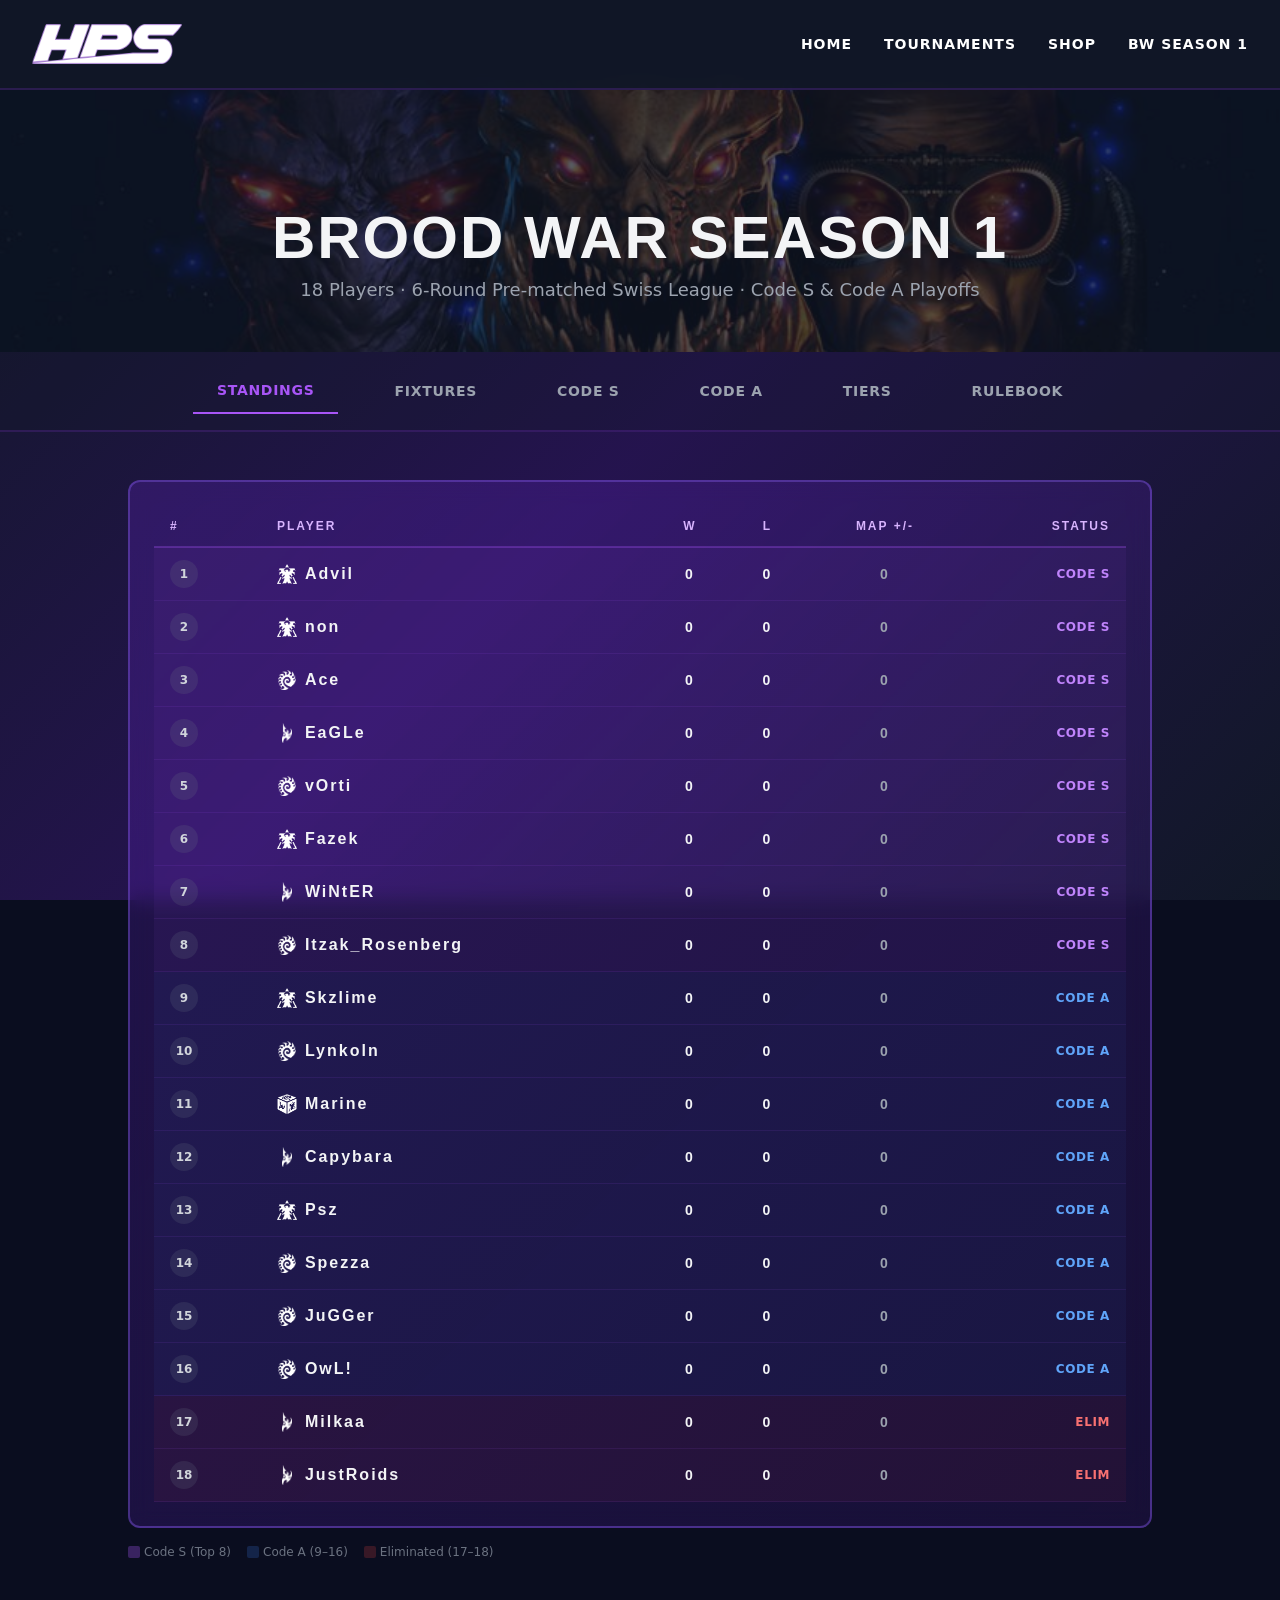
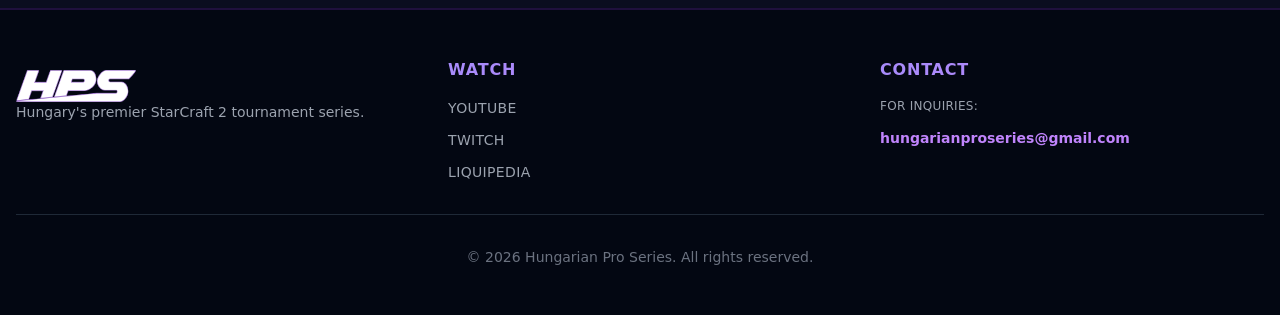
==== bw-season-1/index.html @ 344f4f70 "Initial commit" ====
<!DOCTYPE html>
<html lang="hu">
    <head>
        <meta charset="utf-8">
        <meta name="viewport" content="width=device-width, initial-scale=1">

        <title>BW Season 1</title>
        <meta name="description" content="HPS Brood War Season 1 — 18-player Swiss league into Code S &amp; Code A playoffs">
        <link rel="canonical" href="https://hungarianproseries.com/bw-season-1/">

        <meta property="og:type" content="website">
        <meta property="og:title" content="BW Season 1">
        <meta property="og:description" content="HPS Brood War Season 1 — 18-player Swiss league into Code S &amp; Code A playoffs">
        <meta property="og:image" content="https://hungarianproseries.com/images/hps-default.png">
        <meta property="og:url" content="https://hungarianproseries.com/bw-season-1/">
        <meta property="og:site_name" content="Hungarian Pro Series">
        <meta property="og:locale" content="hu_HU">

        <meta name="twitter:card" content="summary_large_image">
        <meta name="twitter:title" content="BW Season 1">
        <meta name="twitter:description" content="HPS Brood War Season 1 — 18-player Swiss league into Code S &amp; Code A playoffs">
        <meta name="twitter:image" content="https://hungarianproseries.com/images/hps-default.png">

        <link rel="icon" type="image/png" href="../favicon-96x96.png" sizes="96x96">
        <link rel="icon" type="image/svg+xml" href="../favicon.svg">
        <link rel="shortcut icon" href="../favicon.ico">
        <link rel="apple-touch-icon" sizes="180x180" href="../apple-touch-icon.png">
        <meta name="apple-mobile-web-app-title" content="Hungarian Pro Series">
        <link rel="manifest" href="../site.webmanifest">
        <meta name="theme-color" content="#8b5cf6">
        <meta name="author" content="HPS Team">

        <link rel="stylesheet" href="../assets/css/styles.css">

        <!-- Google tag (gtag.js) -->
        <script async src="https://www.googletagmanager.com/gtag/js?id=G-LL7SPWYYJS"></script>
        <script>
            window.dataLayer = window.dataLayer || [];
            function gtag(){dataLayer.push(arguments);}
            gtag('js', new Date());
            gtag('config', 'G-LL7SPWYYJS');
        </script>
    </head>
    <body class="font-sans antialiased">
        <main>
            <header>
                <nav class="fixed w-full top-0 z-50 bg-gray-900/95 backdrop-blur-md border-b-2 border-purple-600/20">
                    <div class="max-w-7xl mx-auto px-4 sm:px-6 lg:px-8">
                        <div class="flex justify-between items-center">
                            <div class="flex items-center space-x-2">
                                <div class="py-6">
                                    <a href="../" aria-label="Go to home section">
                                        <img src="../images/logo.png" alt="HPS Logo" class="h-10 w-auto">
                                    </a>
                                </div>
                            </div>

                            <nav class="hidden md:flex space-x-8 items-center">
                                <a href="../" class="nav-link text-white hover:text-purple-300 text-sm block">HOME</a>
                                <a href="../#tournaments" class="nav-link text-white hover:text-purple-300 text-sm block">TOURNAMENTS</a>
                                <a href="../#shop" class="nav-link text-white hover:text-purple-300 text-sm block">SHOP</a>
                                <a href="./" class="nav-link text-white hover:text-purple-300 text-sm block">BW SEASON 1</a>
                            </nav>

                            <button id="menu-open" class="md:hidden text-white p-2" aria-label="Open menu" aria-controls="mobile-menu" aria-expanded="false">
                                <svg class="w-7 h-7" fill="none" stroke="currentColor" viewBox="0 0 24 24">
                                    <path stroke-linecap="round" stroke-linejoin="round" stroke-width="2" d="M4 6h16M4 12h16M4 18h16"/>
                                </svg>
                            </button>
                        </div>
                    </div>
                </nav>

                <div id="mobile-menu" class="hidden fixed inset-0 z-[100] flex-col bg-gray-900 md:hidden">
                    <div class="flex h-[90px] flex-shrink-0 items-center justify-end px-4 border-b-2 border-purple-600/20">
                        <button id="menu-close" class="text-white/90 hover:text-white p-2" aria-label="Close menu">
                            <svg class="w-7 h-7" fill="none" stroke="currentColor" viewBox="0 0 24 24">
                                <path stroke-linecap="round" stroke-linejoin="round" stroke-width="2" d="M6 18L18 6M6 6l12 12"/>
                            </svg>
                        </button>
                    </div>

                    <div class="flex-1 w-full overflow-auto">
                        <ul class="flex flex-col items-stretch px-4 py-6 gap-2">
                            <li><a href="../" class="block w-full px-4 py-4 rounded-lg text-white uppercase tracking-wider font-semibold text-base hover:bg-white/5 transition">Home</a></li>
                            <li><a href="../#tournaments" class="block w-full px-4 py-4 rounded-lg text-white uppercase tracking-wider font-semibold text-base hover:bg-white/5 transition">Tournaments</a></li>
                            <li><a href="../#shop" class="block w-full px-4 py-4 rounded-lg text-white uppercase tracking-wider font-semibold text-base hover:bg-white/5 transition">Shop</a></li>
                            <li><a href="./" class="block w-full px-4 py-4 rounded-lg text-white uppercase tracking-wider font-semibold text-base hover:bg-white/5 transition">BW Season 1</a></li>
                        </ul>
                    </div>
                </div>
            </header>

            <article class="pt-20">
                <div class="bw-page space-bg min-h-screen text-gray-100">
                    <!-- Header -->
                    <section class="relative overflow-hidden px-4 pb-12 pt-32">
                        <img
                            src="../images/starcraft-remastered-new.jpg"
                            alt="StarCraft Remastered"
                            class="absolute inset-0 h-full w-full object-cover"
                            loading="eager"
                        >
                        <div class="absolute inset-0 z-0 bg-gray-900/70"></div>
                        <div class="relative z-10 mx-auto max-w-7xl text-center">
                            <h1 class="italic-header mb-2 text-4xl md:text-6xl">BROOD WAR SEASON 1</h1>
                            <p class="text-lg text-gray-400">18 Players &middot; 6-Round Pre-matched Swiss League &middot; Code S &amp; Code A Playoffs</p>
                        </div>
                    </section>

                    <!-- Tab Navigation -->
                    <section class="border-b-2 border-purple-600/20 bg-gray-900/30 px-4 py-4">
                        <div class="mx-auto flex max-w-7xl flex-wrap items-center justify-center gap-2 md:gap-8">
                            <button class="tab-button" data-tab="standings">STANDINGS</button>
                            <button class="tab-button" data-tab="fixtures">FIXTURES</button>
                            <button class="tab-button" data-tab="codeS">CODE S</button>
                            <button class="tab-button" data-tab="codeA">CODE A</button>
                            <button class="tab-button" data-tab="tiers">TIERS</button>
                            <button class="tab-button" data-tab="rulebook">RULEBOOK</button>
                        </div>
                    </section>

                    <!-- STANDINGS TAB -->
                    <section data-panel="standings" class="px-4 py-12">
                        <div class="mx-auto max-w-5xl">
                            <div class="match-card w-full overflow-x-auto p-4 md:p-6">
                                <table class="w-full min-w-[600px] text-sm">
                                    <thead>
                                        <tr class="border-b-2 border-purple-500/30">
                                            <th class="italic-header p-2 text-left text-xs text-purple-300 md:px-4 md:py-3">#</th>
                                            <th class="italic-header p-2 text-left text-xs text-purple-300 md:px-4 md:py-3">PLAYER</th>
                                            <th class="italic-header p-2 text-center text-xs text-purple-300 md:px-4 md:py-3">W</th>
                                            <th class="italic-header p-2 text-center text-xs text-purple-300 md:px-4 md:py-3">L</th>
                                            <th class="italic-header p-2 text-center text-xs text-purple-300 md:px-4 md:py-3">MAP +/-</th>
                                            <th class="italic-header p-2 text-right text-xs text-purple-300 md:px-4 md:py-3">STATUS</th>
                                        </tr>
                                    </thead>
                                    <tbody id="standings-body"></tbody>
                                </table>
                            </div>

                            <!-- Legend -->
                            <div class="mt-4 flex flex-wrap items-center gap-4 text-xs text-gray-500">
                                <span class="flex items-center gap-1"><span class="inline-block h-3 w-3 rounded-sm bg-purple-500/30"></span> Code S (Top 8)</span>
                                <span class="flex items-center gap-1"><span class="inline-block h-3 w-3 rounded-sm bg-blue-500/20"></span> Code A (9–16)</span>
                                <span class="flex items-center gap-1"><span class="inline-block h-3 w-3 rounded-sm bg-red-500/20"></span> Eliminated (17–18)</span>
                            </div>
                        </div>
                    </section>

                    <!-- FIXTURES TAB -->
                    <section data-panel="fixtures" class="px-4 py-12">
                        <div id="fixtures-list" class="mx-auto max-w-4xl space-y-8"></div>
                    </section>

                    <!-- CODE S BRACKET TAB -->
                    <section data-panel="codeS" class="px-4 py-12">
                        <div class="mx-auto max-w-5xl">
                            <h2 class="italic-header purple-gradient-text mb-2 text-center text-2xl">CODE S CHAMPIONSHIP</h2>
                            <p class="mb-8 text-center text-xs text-gray-500">Quarter-Finals (Bo3) &rarr; Semi-Finals (Bo3) &rarr; Grand Finals (Bo5)</p>
                            <div id="codeS-bracket" class="bracket-grid"></div>
                        </div>
                    </section>

                    <!-- CODE A BRACKET TAB -->
                    <section data-panel="codeA" class="px-4 py-12">
                        <div class="mx-auto max-w-5xl">
                            <h2 class="italic-header mb-2 text-center text-2xl text-blue-300">CODE A CHAMPIONSHIP</h2>
                            <p class="mb-8 text-center text-xs text-gray-500">Quarter-Finals (Bo3) &rarr; Semi-Finals (Bo3) &rarr; Grand Finals (Bo5)</p>
                            <div id="codeA-bracket" class="bracket-grid"></div>
                        </div>
                    </section>

                    <!-- TIERS TAB -->
                    <section data-panel="tiers" class="px-4 py-12">
                        <div id="tiers-list" class="mx-auto max-w-3xl space-y-6"></div>
                    </section>

                    <!-- RULEBOOK TAB -->
                    <section data-panel="rulebook" class="px-4 py-12">
                        <div class="mx-auto max-w-3xl space-y-8">
                            <h2 class="italic-header purple-gradient-text text-center text-3xl">HPS Brood War Verseny &ndash; 1. Szezon</h2>
                            <p class="text-center text-sm text-gray-400">Versenyszab&aacute;lyzat (Rulebook)</p>

                            <!-- 1. Map Pool & Meccs -->
                            <div class="match-card p-5 md:p-8">
                                <h3 class="italic-header mb-4 text-lg text-purple-300">1. Map Pool &amp; Meccs Szab&aacute;lyok</h3>
                                <ul class="space-y-2 text-sm text-gray-300">
                                    <li><span class="text-purple-400 font-bold">Map Pool:</span> Hivatalos Ladder Map Pool</li>
                                    <li><span class="text-purple-400 font-bold">M&eacute;rk&#337;z&eacute;s form&aacute;tum:</span> Minden csoport- &eacute;s ligam&eacute;rk&#337;z&eacute;s <span class="font-bold text-white">BO3</span> (Best of 3).</li>
                                    <li><span class="text-purple-400 font-bold">Map Veto:</span> ABABAB (v&aacute;ltott kitilt&aacute;s)</li>
                                    <li><span class="text-purple-400 font-bold">Map V&aacute;laszt&aacute;s:</span> ABC &mdash; <span class="text-gray-400 text-xs">A = A meccslist&aacute;n bal oldali j&aacute;t&eacute;kos.</span></li>
                                    <li><span class="text-purple-400 font-bold">Fajv&aacute;laszt&aacute;s (Race Pick):</span> A versenyre nevezett faj m&oacute;dos&iacute;t&aacute;sa <span class="font-bold text-red-400">NEM lehets&eacute;ges</span> a m&eacute;rk&#337;z&eacute;sek sor&aacute;n (kiv&eacute;ve, ha az ellenfeled ehhez kifejezetten hozz&aacute;j&aacute;rul a meccs el&#337;tt).</li>
                                </ul>
                            </div>

                            <!-- 2. Kommunikáció & Halasztás -->
                            <div class="match-card p-5 md:p-8">
                                <h3 class="italic-header mb-4 text-lg text-purple-300">2. Kommunik&aacute;ci&oacute; &amp; Halaszt&aacute;s</h3>

                                <h4 class="mb-2 text-sm font-bold text-gray-200">2.1. Meccsek leszervez&eacute;se</h4>
                                <ul class="mb-4 space-y-1 text-sm text-gray-300">
                                    <li>A heti m&eacute;rk&#337;z&eacute;sek id&#337;pontj&aacute;t a j&aacute;t&eacute;kosoknak <span class="font-bold text-white">Discordon</span> az adott csatorn&aacute;n vagy DM-ben kell egyeztetni&uuml;k egym&aacute;ssal.</li>
                                    <li><span class="text-purple-400 font-bold">Inaktivit&aacute;s:</span> Ha egy j&aacute;t&eacute;kos az adott h&eacute;ten inakt&iacute;v Discordon, &eacute;s nem v&aacute;laszol a megkeres&eacute;sekre, automatikusan elvesz&iacute;ti az adott heti szeri&aacute;t (Walkover).</li>
                                </ul>

                                <h4 class="mb-2 text-sm font-bold text-gray-200">2.2. K&eacute;s&eacute;s &eacute;s meg nem jelen&eacute;s</h4>
                                <ul class="mb-4 space-y-1 text-sm text-gray-300">
                                    <li><span class="font-bold text-white">20 perces k&eacute;s&eacute;s</span> vagy meg nem jelen&eacute;s eset&eacute;n a v&aacute;rakoz&oacute; j&aacute;t&eacute;kos automatikusan megkapja a gy&#337;zelmet (Walkover / WO), a k&eacute;s&#337; j&aacute;t&eacute;kos pedig elvesz&iacute;ti a szeri&aacute;t.</li>
                                </ul>

                                <h4 class="mb-2 text-sm font-bold text-gray-200">2.3. Halaszt&aacute;s &eacute;s el&#337;rej&aacute;tsz&aacute;s</h4>
                                <ul class="mb-4 space-y-1 text-sm text-gray-300">
                                    <li>A m&eacute;rk&#337;z&eacute;sek <span class="font-bold text-white">el&#337;rej&aacute;tsz&aacute;s&aacute;ra &eacute;s halaszt&aacute;s&aacute;ra van lehet&#337;s&eacute;g</span>.</li>
                                    <li>Halaszt&aacute;si ig&eacute;ny eset&eacute;n <span class="font-bold text-white">k&ouml;telez&#337;</span> &uuml;zenetet k&uuml;ldeni az ellenfélnek &Eacute;S a verseny adminisztr&aacute;tor&aacute;nak is.</li>
                                </ul>

                                <h4 class="mb-2 text-sm font-bold text-gray-200">2.4. Meccs report&aacute;l&aacute;s</h4>
                                <ul class="space-y-1 text-sm text-gray-300">
                                    <li>A replayeket az adott Discord csatorn&aacute;ba t&ouml;lts&eacute;tek fel &mdash; mindig <span class="font-bold text-white">3 replayt</span>, ha lehet, akkor is ha 2-0 lett a meccs v&eacute;geredm&eacute;nye.</li>
                                    <li>A meccs eredm&eacute;nyt <span class="font-bold text-red-400">NE t&uuml;ntess&eacute;tek fel</span>, vagy csak <span class="font-bold text-white">spoiler taggel</span>.</li>
                                </ul>
                            </div>

                            <!-- 3. Versenyformátum -->
                            <div class="match-card p-5 md:p-8">
                                <h3 class="italic-header mb-4 text-lg text-purple-300">3. Versenyform&aacute;tum</h3>

                                <h4 class="mb-2 text-sm font-bold text-gray-200">3.1. Csoportszakasz &ndash; El&#337;re sorsolott Swiss Liga</h4>
                                <p class="mb-3 text-sm text-gray-300">A 18 j&aacute;t&eacute;kos h&aacute;rom szintre (tier) van osztva er&#337; alapj&aacute;n:</p>
                                <ul class="mb-4 space-y-1 text-sm text-gray-300">
                                    <li><span class="font-bold text-yellow-300">Top Tier</span> &mdash; 6 j&aacute;t&eacute;kos (1&ndash;6. kiemelt)</li>
                                    <li><span class="font-bold text-gray-300">Mid Tier</span> &mdash; 6 j&aacute;t&eacute;kos (7&ndash;12. kiemelt)</li>
                                    <li><span class="font-bold text-gray-500">Low Tier</span> &mdash; 6 j&aacute;t&eacute;kos (13&ndash;18. kiemelt)</li>
                                </ul>
                                <p class="mb-3 text-sm text-gray-300">Mindenki <span class="font-bold text-white">minden tierrel szemben 2-2 meccset j&aacute;tszik</span>, &ouml;sszesen <span class="font-bold text-white">6 fordul&oacute;t</span>. Minden m&eacute;rk&#337;z&eacute;s <span class="font-bold text-white">BO3</span> (Best of 3) form&aacute;tum&uacute;. A meccsek el&#337;re ki vannak sorsolva, nem dinamikusan p&aacute;ros&iacute;tva.</p>

                                <h4 class="mb-2 text-sm font-bold text-gray-200">3.2. T&aacute;bl&aacute;zat &eacute;s rang&eacute;rt&eacute;kel&eacute;s</h4>
                                <ul class="mb-4 space-y-1 text-sm text-gray-300">
                                    <li><span class="text-purple-400 font-bold">1. Set gy&#337;zelmek sz&aacute;ma</span> &mdash; mindegyik BO3 meccs egy gy&#337;zelmet vagy veres&eacute;get jelent a t&aacute;bl&aacute;zaton.</li>
                                    <li><span class="text-purple-400 font-bold">2. Map k&uuml;l&ouml;nb&ouml;zet</span> &mdash; ha szeri&aacute;k sz&aacute;m&aacute;ban egyenl&#337;s&eacute;g van, a map gy&#337;zelmek &eacute;s veres&eacute;gek k&uuml;l&ouml;nb&ouml;zete d&ouml;nt.</li>
                                    <li><span class="text-purple-400 font-bold">3. Kezdeti kiemelt&eacute;s</span> &mdash; ha minden egyenl&#337;, az el&#337;zetes tier-besorol&aacute;s a tiebreaker.</li>
                                </ul>

                                <h4 class="mb-2 text-sm font-bold text-gray-200">3.3. Tov&aacute;bbjut&aacute;s &eacute;s divizi&oacute;k</h4>
                                <ul class="mb-4 space-y-1 text-sm text-gray-300">
                                    <li>
                                        <span class="font-bold text-purple-400">Code S</span> &mdash; a t&aacute;bl&aacute;zat <span class="font-bold text-white">top 8</span> j&aacute;t&eacute;kosa ker&uuml;l be. Playoff form&aacute;tum: Negyedd&ouml;nt&#337; <span class="font-bold text-white">BO3</span> &rarr; El&#337;d&ouml;nt&#337; <span class="font-bold text-white">BO3</span> &rarr; D&ouml;nt&#337; <span class="font-bold text-white">BO5</span>.
                                    </li>
                                    <li>
                                        <span class="font-bold text-blue-400">Code A</span> &mdash; a t&aacute;bl&aacute;zat <span class="font-bold text-white">9&ndash;16. helyezettje</span> ker&uuml;l be. Playoff form&aacute;tum: Negyedd&ouml;nt&#337; <span class="font-bold text-white">BO3</span> &rarr; El&#337;d&ouml;nt&#337; <span class="font-bold text-white">BO3</span> &rarr; D&ouml;nt&#337; <span class="font-bold text-white">BO5</span>.
                                    </li>
                                    <li>
                                        <span class="font-bold text-red-400">Kies&eacute;s</span> &mdash; a 17. &eacute;s 18. helyezett nem ker&uuml;l be a playoffba.
                                    </li>
                                </ul>
                                <div class="rounded-lg border border-purple-500/20 bg-purple-500/5 p-3 text-xs text-gray-400">
                                    A playoff bracket seedingje: 1 vs 8, 2 vs 7, 3 vs 6, 4 vs 5.
                                </div>
                            </div>

                            <!-- 4. Díjazás -->
                            <div class="match-card p-5 md:p-8">
                                <h3 class="italic-header mb-4 text-lg text-purple-300">4. D&iacute;jaz&aacute;s (Prize Pool)</h3>
                                <p class="mb-3 text-sm text-gray-300">&Ouml;sszd&iacute;jaz&aacute;s: <span class="italic-header text-lg text-white">60 000 Ft</span></p>
                                <ul class="space-y-1 text-sm text-gray-300">
                                    <li>1. helyezett: <span class="font-bold text-yellow-300">30 000 HUF</span></li>
                                    <li>2. helyezett: <span class="font-bold text-gray-200">15 000 HUF</span></li>
                                    <li>3&ndash;4. helyezett: <span class="font-bold text-amber-600">7 500 HUF &ndash; 7 500 HUF</span></li>
                                </ul>
                                <p class="mt-3 text-xs text-gray-500">Kifizet&eacute;s: A nyerem&eacute;nyek PayPal vagy Revolut &uacute;tj&aacute;n ker&uuml;lnek &aacute;tutal&aacute;sra a verseny lez&aacute;r&aacute;s&aacute;t k&ouml;vet&#337;en.</p>
                            </div>

                            <!-- 5. In-Game -->
                            <div class="match-card p-5 md:p-8">
                                <h3 class="italic-header mb-4 text-lg text-purple-300">5. In-Game &amp; Platform Inform&aacute;ci&oacute;k</h3>
                                <p class="text-sm text-gray-300">In-game Chat Channel: <span class="font-bold text-white">/hps</span></p>
                            </div>

                            <!-- 6. Fair Play -->
                            <div class="match-card p-5 md:p-8">
                                <h3 class="italic-header mb-4 text-lg text-purple-300">6. Magatart&aacute;si Szab&aacute;lyzat &amp; Fair Play</h3>
                                <p class="mb-4 text-sm text-gray-400">A versenyt a tisztelet &eacute;s a sportszer&#369;s&eacute;g szellem&eacute;ben rendezz&uuml;k meg. A szab&aacute;lyok in-game, Discordon &eacute;s a hivatalos stream chaten egyar&aacute;nt &eacute;rv&eacute;nyesek!</p>

                                <h4 class="mb-2 text-sm font-bold text-gray-200">5.1. Elv&aacute;rt viselked&eacute;s</h4>
                                <p class="mb-4 text-sm text-gray-300">Elv&aacute;rt a sportszer&#369;, tiszteletteljes magatart&aacute;s mind gy&#337;zelem, mind veres&eacute;g ut&aacute;n.</p>

                                <h4 class="mb-2 text-sm font-bold text-gray-200">5.2. Meccs k&ouml;zbeni &eacute;s platformok k&ouml;z&ouml;tti kommunik&aacute;ci&oacute;</h4>
                                <p class="mb-2 text-xs font-bold uppercase tracking-wider text-red-400">TILOS &eacute;s b&uuml;ntetend&#337;:</p>
                                <ul class="mb-4 space-y-1 text-sm text-gray-300">
                                    <li>&bull; In-game chat haszn&aacute;lata k&ouml;zvet&iacute;tett m&eacute;rk&#337;z&eacute;s k&ouml;zben provok&aacute;ci&oacute;ra, spammei&eacute;sre vagy BM-re (Bad Manner).</li>
                                    <li>&bull; Ellenfél vagy streamer szid&aacute;sa, zaklat&aacute;sa.</li>
                                    <li>&bull; K&eacute;rd&#337;jelez&eacute;s, provok&aacute;ci&oacute; &eacute;s BM b&aacute;rmilyen kapcsol&oacute;d&oacute; fel&uuml;leten (pl. In-game, Discord, Stream chat).</li>
                                    <li>&bull; B&aacute;rmilyen jelleg&#369; csal&aacute;s vagy a verseny szab&aacute;lyainak sz&aacute;nd&eacute;kos kij&aacute;tsz&aacute;sa.</li>
                                </ul>

                                <h4 class="mb-2 text-sm font-bold text-gray-200">5.3. In-Game Technikai Szab&aacute;lyok</h4>
                                <p class="text-sm text-gray-300">A m&eacute;rk&#337;z&eacute;sekre a hivatalos <span class="font-bold text-white">iCCup versenyszab&aacute;lyzat</span> vonatkozik:
                                    <a href="https://liquipedia.net/starcraft/Competitive_Rules" target="_blank" class="text-purple-400 hover:text-purple-300 underline">Liquipedia - Competitive Rules</a>
                                </p>
                            </div>

                            <!-- 7. Szankciók -->
                            <div class="match-card p-5 md:p-8">
                                <h3 class="italic-header mb-4 text-lg text-red-400">7. Szankci&oacute;k &eacute;s B&uuml;ntet&eacute;sek</h3>
                                <p class="mb-3 text-sm text-gray-400">B&aacute;rmilyen szab&aacute;lyszeg&eacute;s vagy nem megfelel&#337; viselked&eacute;s eset&eacute;n a k&ouml;vetkez&#337; szankci&oacute;k l&eacute;pnek &eacute;letbe:</p>
                                <ul class="mb-4 space-y-2 text-sm text-gray-300">
                                    <li><span class="font-bold text-yellow-300">1. alkalom:</span> WARNING (Figyelmeztet&eacute;s)</li>
                                    <li><span class="font-bold text-red-400">2. alkalom:</span> KIZ&Aacute;R&Aacute;S a versenyb&#337;l</li>
                                </ul>
                                <div class="rounded-lg border border-red-500/30 bg-red-500/10 p-3">
                                    <p class="text-xs text-red-300"><span class="font-bold">Adminisztr&aacute;tori jogk&ouml;r:</span> S&uacute;lyos, kir&iacute;v&oacute; vagy sz&aacute;nd&eacute;kosan rosszindulat&uacute; esetben a verseny adminisztr&aacute;tora fenntartja a jogot az <span class="font-bold">azonnali kiz&aacute;r&aacute;sra</span>, el&#337;zetes figyelmeztet&eacute;s (warning) n&eacute;lk&uuml;l is.</p>
                                </div>
                            </div>
                        </div>
                    </section>
                </div>
            </article>

            <!-- Footer -->
            <footer class="bg-gray-950 border-t-2 border-purple-600/20 py-12 px-4">
                <div class="max-w-7xl mx-auto">
                    <div class="grid md:grid-cols-3 gap-12 mb-8">
                        <div class="py-3">
                            <img src="../images/logo.png" alt="HPS Logo" class="h-8 w-auto">
                            <p class="text-gray-400 text-sm">Hungary's premier StarCraft 2 tournament series.</p>
                        </div>

                        <div>
                            <h4 class="font-bold text-base mb-4 purple-gradient-text uppercase tracking-wider">WATCH</h4>
                            <ul class="space-y-3 text-gray-400 text-sm">
                                <li><a href="https://www.youtube.com/@hungarianproseries" target="_blank" class="hover:text-purple-300 transition uppercase tracking-wide">YouTube</a></li>
                                <li><a href="https://www.twitch.tv/winter_hu" target="_blank" class="hover:text-purple-300 transition uppercase tracking-wide">Twitch</a></li>
                                <li><a href="https://liquipedia.net/starcraft2/Hungarian_Pro_Series" target="_blank" class="hover:text-purple-300 transition uppercase tracking-wide">Liquipedia</a></li>
                            </ul>
                        </div>

                        <div id="contact">
                            <h4 class="font-bold text-base mb-4 purple-gradient-text uppercase tracking-wider">CONTACT</h4>
                            <p class="text-gray-400 text-xs mb-3 uppercase tracking-wide">For inquiries:</p>
                            <a href="mailto:hungarianproseries@gmail.com" class="text-purple-400 hover:text-purple-300 transition font-semibold text-sm">
                                hungarianproseries@gmail.com
                            </a>
                        </div>
                    </div>

                    <div class="border-t border-gray-800 pt-8 text-center text-gray-500 text-sm">
                        <p>&copy; <span id="year"></span> Hungarian Pro Series. All rights reserved.</p>
                    </div>
                </div>
            </footer>
        </main>

        <script src="../assets/js/main.js"></script>
        <script src="../assets/js/bw-season-1.js"></script>
    </body>
</html>
---- assets/css/styles.css ----
*,:after,:before{--tw-border-spacing-x:0;--tw-border-spacing-y:0;--tw-translate-x:0;--tw-translate-y:0;--tw-rotate:0;--tw-skew-x:0;--tw-skew-y:0;--tw-scale-x:1;--tw-scale-y:1;--tw-pan-x: ;--tw-pan-y: ;--tw-pinch-zoom: ;--tw-scroll-snap-strictness:proximity;--tw-gradient-from-position: ;--tw-gradient-via-position: ;--tw-gradient-to-position: ;--tw-ordinal: ;--tw-slashed-zero: ;--tw-numeric-figure: ;--tw-numeric-spacing: ;--tw-numeric-fraction: ;--tw-ring-inset: ;--tw-ring-offset-width:0px;--tw-ring-offset-color:#fff;--tw-ring-color:rgba(59,130,246,.5);--tw-ring-offset-shadow:0 0 #0000;--tw-ring-shadow:0 0 #0000;--tw-shadow:0 0 #0000;--tw-shadow-colored:0 0 #0000;--tw-blur: ;--tw-brightness: ;--tw-contrast: ;--tw-grayscale: ;--tw-hue-rotate: ;--tw-invert: ;--tw-saturate: ;--tw-sepia: ;--tw-drop-shadow: ;--tw-backdrop-blur: ;--tw-backdrop-brightness: ;--tw-backdrop-contrast: ;--tw-backdrop-grayscale: ;--tw-backdrop-hue-rotate: ;--tw-backdrop-invert: ;--tw-backdrop-opacity: ;--tw-backdrop-saturate: ;--tw-backdrop-sepia: ;--tw-contain-size: ;--tw-contain-layout: ;--tw-contain-paint: ;--tw-contain-style: }::backdrop{--tw-border-spacing-x:0;--tw-border-spacing-y:0;--tw-translate-x:0;--tw-translate-y:0;--tw-rotate:0;--tw-skew-x:0;--tw-skew-y:0;--tw-scale-x:1;--tw-scale-y:1;--tw-pan-x: ;--tw-pan-y: ;--tw-pinch-zoom: ;--tw-scroll-snap-strictness:proximity;--tw-gradient-from-position: ;--tw-gradient-via-position: ;--tw-gradient-to-position: ;--tw-ordinal: ;--tw-slashed-zero: ;--tw-numeric-figure: ;--tw-numeric-spacing: ;--tw-numeric-fraction: ;--tw-ring-inset: ;--tw-ring-offset-width:0px;--tw-ring-offset-color:#fff;--tw-ring-color:rgba(59,130,246,.5);--tw-ring-offset-shadow:0 0 #0000;--tw-ring-shadow:0 0 #0000;--tw-shadow:0 0 #0000;--tw-shadow-colored:0 0 #0000;--tw-blur: ;--tw-brightness: ;--tw-contrast: ;--tw-grayscale: ;--tw-hue-rotate: ;--tw-invert: ;--tw-saturate: ;--tw-sepia: ;--tw-drop-shadow: ;--tw-backdrop-blur: ;--tw-backdrop-brightness: ;--tw-backdrop-contrast: ;--tw-backdrop-grayscale: ;--tw-backdrop-hue-rotate: ;--tw-backdrop-invert: ;--tw-backdrop-opacity: ;--tw-backdrop-saturate: ;--tw-backdrop-sepia: ;--tw-contain-size: ;--tw-contain-layout: ;--tw-contain-paint: ;--tw-contain-style: }/*! tailwindcss v3.4.18 | MIT License | https://tailwindcss.com*/*,:after,:before{box-sizing:border-box;border:0 solid #e5e7eb}:after,:before{--tw-content:""}:host,html{line-height:1.5;-webkit-text-size-adjust:100%;-moz-tab-size:4;-o-tab-size:4;tab-size:4;font-family:ui-sans-serif,system-ui,sans-serif,Apple Color Emoji,Segoe UI Emoji,Segoe UI Symbol,Noto Color Emoji;font-feature-settings:normal;font-variation-settings:normal;-webkit-tap-highlight-color:transparent}body{margin:0;line-height:inherit}hr{height:0;color:inherit;border-top-width:1px}abbr:where([title]){-webkit-text-decoration:underline dotted;text-decoration:underline dotted}h1,h2,h3,h4,h5,h6{font-size:inherit;font-weight:inherit}a{color:inherit;text-decoration:inherit}b,strong{font-weight:bolder}code,kbd,pre,samp{font-family:ui-monospace,SFMono-Regular,Menlo,Monaco,Consolas,Liberation Mono,Courier New,monospace;font-feature-settings:normal;font-variation-settings:normal;font-size:1em}small{font-size:80%}sub,sup{font-size:75%;line-height:0;position:relative;vertical-align:baseline}sub{bottom:-.25em}sup{top:-.5em}table{text-indent:0;border-color:inherit;border-collapse:collapse}button,input,optgroup,select,textarea{font-family:inherit;font-feature-settings:inherit;font-variation-settings:inherit;font-size:100%;font-weight:inherit;line-height:inherit;letter-spacing:inherit;color:inherit;margin:0;padding:0}button,select{text-transform:none}button,input:where([type=button]),input:where([type=reset]),input:where([type=submit]){-webkit-appearance:button;background-color:transparent;background-image:none}:-moz-focusring{outline:auto}:-moz-ui-invalid{box-shadow:none}progress{vertical-align:baseline}::-webkit-inner-spin-button,::-webkit-outer-spin-button{height:auto}[type=search]{-webkit-appearance:textfield;outline-offset:-2px}::-webkit-search-decoration{-webkit-appearance:none}::-webkit-file-upload-button{-webkit-appearance:button;font:inherit}summary{display:list-item}blockquote,dd,dl,figure,h1,h2,h3,h4,h5,h6,hr,p,pre{margin:0}fieldset{margin:0}fieldset,legend{padding:0}menu,ol,ul{list-style:none;margin:0;padding:0}dialog{padding:0}textarea{resize:vertical}input::-moz-placeholder,textarea::-moz-placeholder{opacity:1;color:#9ca3af}input::placeholder,textarea::placeholder{opacity:1;color:#9ca3af}[role=button],button{cursor:pointer}:disabled{cursor:default}audio,canvas,embed,iframe,img,object,svg,video{display:block;vertical-align:middle}img,video{max-width:100%;height:auto}[hidden]:where(:not([hidden=until-found])){display:none}.pointer-events-none{pointer-events:none}.fixed{position:fixed}.absolute{position:absolute}.relative{position:relative}.inset-0{inset:0}.inset-4{inset:1rem}.bottom-3{bottom:.75rem}.left-0{left:0}.right-0{right:0}.top-0{top:0}.isolate{isolation:isolate}.-z-10{z-index:-10}.-z-20{z-index:-20}.z-0{z-index:0}.z-10{z-index:10}.z-50{z-index:50}.z-\[100\]{z-index:100}.mx-2{margin-left:.5rem;margin-right:.5rem}.mx-auto{margin-left:auto;margin-right:auto}.mb-1{margin-bottom:.25rem}.mb-12{margin-bottom:3rem}.mb-16{margin-bottom:4rem}.mb-2{margin-bottom:.5rem}.mb-3{margin-bottom:.75rem}.mb-4{margin-bottom:1rem}.mb-5{margin-bottom:1.25rem}.mb-6{margin-bottom:1.5rem}.mb-8{margin-bottom:2rem}.mt-10{margin-top:2.5rem}.mt-3{margin-top:.75rem}.mt-4{margin-top:1rem}.mt-6{margin-top:1.5rem}.block{display:block}.inline-block{display:inline-block}.flex{display:flex}.inline-flex{display:inline-flex}.table{display:table}.grid{display:grid}.hidden{display:none}.h-10{height:2.5rem}.h-12{height:3rem}.h-24{height:6rem}.h-3{height:.75rem}.h-5{height:1.25rem}.h-7{height:1.75rem}.h-8{height:2rem}.h-\[90px\]{height:90px}.h-full{height:100%}.h-px{height:1px}.min-h-\[78vh\]{min-height:78vh}.min-h-screen{min-height:100vh}.w-10{width:2.5rem}.w-12{width:3rem}.w-24{width:6rem}.w-3{width:.75rem}.w-5{width:1.25rem}.w-7{width:1.75rem}.w-8{width:2rem}.w-auto{width:auto}.w-full{width:100%}.min-w-0{min-width:0}.min-w-\[600px\]{min-width:600px}.max-w-2xl{max-width:42rem}.max-w-3xl{max-width:48rem}.max-w-4xl{max-width:56rem}.max-w-5xl{max-width:64rem}.max-w-7xl{max-width:80rem}.max-w-lg{max-width:32rem}.flex-1{flex:1 1 0%}.flex-shrink-0{flex-shrink:0}.flex-col{flex-direction:column}.flex-wrap{flex-wrap:wrap}.items-end{align-items:flex-end}.items-center{align-items:center}.items-stretch{align-items:stretch}.justify-end{justify-content:flex-end}.justify-center{justify-content:center}.justify-between{justify-content:space-between}.justify-around{justify-content:space-around}.gap-1{gap:.25rem}.gap-12{gap:3rem}.gap-2{gap:.5rem}.gap-4{gap:1rem}.gap-6{gap:1.5rem}.gap-8{gap:2rem}.space-x-2>:not([hidden])~:not([hidden]){--tw-space-x-reverse:0;margin-right:calc(.5rem*var(--tw-space-x-reverse));margin-left:calc(.5rem*(1 - var(--tw-space-x-reverse)))}.space-x-8>:not([hidden])~:not([hidden]){--tw-space-x-reverse:0;margin-right:calc(2rem*var(--tw-space-x-reverse));margin-left:calc(2rem*(1 - var(--tw-space-x-reverse)))}.space-y-1>:not([hidden])~:not([hidden]){--tw-space-y-reverse:0;margin-top:calc(.25rem*(1 - var(--tw-space-y-reverse)));margin-bottom:calc(.25rem*var(--tw-space-y-reverse))}.space-y-2>:not([hidden])~:not([hidden]){--tw-space-y-reverse:0;margin-top:calc(.5rem*(1 - var(--tw-space-y-reverse)));margin-bottom:calc(.5rem*var(--tw-space-y-reverse))}.space-y-3>:not([hidden])~:not([hidden]){--tw-space-y-reverse:0;margin-top:calc(.75rem*(1 - var(--tw-space-y-reverse)));margin-bottom:calc(.75rem*var(--tw-space-y-reverse))}.space-y-4>:not([hidden])~:not([hidden]){--tw-space-y-reverse:0;margin-top:calc(1rem*(1 - var(--tw-space-y-reverse)));margin-bottom:calc(1rem*var(--tw-space-y-reverse))}.space-y-6>:not([hidden])~:not([hidden]){--tw-space-y-reverse:0;margin-top:calc(1.5rem*(1 - var(--tw-space-y-reverse)));margin-bottom:calc(1.5rem*var(--tw-space-y-reverse))}.space-y-8>:not([hidden])~:not([hidden]){--tw-space-y-reverse:0;margin-top:calc(2rem*(1 - var(--tw-space-y-reverse)));margin-bottom:calc(2rem*var(--tw-space-y-reverse))}.overflow-auto{overflow:auto}.overflow-hidden{overflow:hidden}.overflow-x-auto{overflow-x:auto}.truncate{overflow:hidden;text-overflow:ellipsis;white-space:nowrap}.rounded-full{border-radius:9999px}.rounded-lg{border-radius:.5rem}.rounded-sm{border-radius:.125rem}.border{border-width:1px}.border-b{border-bottom-width:1px}.border-b-2{border-bottom-width:2px}.border-l{border-left-width:1px}.border-r{border-right-width:1px}.border-t{border-top-width:1px}.border-t-2{border-top-width:2px}.border-gray-800{--tw-border-opacity:1;border-color:rgb(31 41 55/var(--tw-border-opacity,1))}.border-purple-300\/40{border-color:rgba(216,180,254,.4)}.border-purple-500\/10{border-color:rgba(168,85,247,.1)}.border-purple-500\/20{border-color:rgba(168,85,247,.2)}.border-purple-500\/30{border-color:rgba(168,85,247,.3)}.border-purple-600\/20{border-color:rgba(147,51,234,.2)}.border-red-500\/30{border-color:rgba(239,68,68,.3)}.bg-blue-500\/20{background-color:rgba(59,130,246,.2)}.bg-blue-500\/5{background-color:rgba(59,130,246,.05)}.bg-gray-500\/20{background-color:hsla(220,9%,46%,.2)}.bg-gray-900{--tw-bg-opacity:1;background-color:rgb(17 24 39/var(--tw-bg-opacity,1))}.bg-gray-900\/30{background-color:rgba(17,24,39,.3)}.bg-gray-900\/70{background-color:rgba(17,24,39,.7)}.bg-gray-900\/95{background-color:rgba(17,24,39,.95)}.bg-gray-950{--tw-bg-opacity:1;background-color:rgb(3 7 18/var(--tw-bg-opacity,1))}.bg-purple-400{--tw-bg-opacity:1;background-color:rgb(192 132 252/var(--tw-bg-opacity,1))}.bg-purple-500\/30{background-color:rgba(168,85,247,.3)}.bg-purple-500\/5{background-color:rgba(168,85,247,.05)}.bg-purple-900\/30{background-color:rgba(88,28,135,.3)}.bg-red-500\/10{background-color:rgba(239,68,68,.1)}.bg-red-500\/20{background-color:rgba(239,68,68,.2)}.bg-red-500\/5{background-color:rgba(239,68,68,.05)}.bg-gradient-to-r{background-image:linear-gradient(to right,var(--tw-gradient-stops))}.bg-gradient-to-t{background-image:linear-gradient(to top,var(--tw-gradient-stops))}.from-\[\#0a0d1f\]{--tw-gradient-from:#0a0d1f var(--tw-gradient-from-position);--tw-gradient-to:rgba(10,13,31,0) var(--tw-gradient-to-position);--tw-gradient-stops:var(--tw-gradient-from),var(--tw-gradient-to)}.from-\[\#0a0d1f\]\/90{--tw-gradient-from:rgba(10,13,31,.9) var(--tw-gradient-from-position);--tw-gradient-to:rgba(10,13,31,0) var(--tw-gradient-to-position);--tw-gradient-stops:var(--tw-gradient-from),var(--tw-gradient-to)}.via-\[\#0a0d1f\]\/45{--tw-gradient-to:rgba(10,13,31,0) var(--tw-gradient-to-position);--tw-gradient-stops:var(--tw-gradient-from),rgba(10,13,31,.45) var(--tw-gradient-via-position),var(--tw-gradient-to)}.via-\[\#0a0d1f\]\/55{--tw-gradient-to:rgba(10,13,31,0) var(--tw-gradient-to-position);--tw-gradient-stops:var(--tw-gradient-from),rgba(10,13,31,.55) var(--tw-gradient-via-position),var(--tw-gradient-to)}.to-\[\#0a0d1f\]\/20{--tw-gradient-to:rgba(10,13,31,.2) var(--tw-gradient-to-position)}.to-transparent{--tw-gradient-to:transparent var(--tw-gradient-to-position)}.object-contain{-o-object-fit:contain;object-fit:contain}.object-cover{-o-object-fit:cover;object-fit:cover}.object-\[center_42\%\]{-o-object-position:center 42%;object-position:center 42%}.p-12{padding:3rem}.p-2{padding:.5rem}.p-3{padding:.75rem}.p-4{padding:1rem}.p-5{padding:1.25rem}.p-6{padding:1.5rem}.p-8{padding:2rem}.px-12{padding-left:3rem;padding-right:3rem}.px-4{padding-left:1rem;padding-right:1rem}.px-6{padding-left:1.5rem;padding-right:1.5rem}.py-1{padding-top:.25rem;padding-bottom:.25rem}.py-12{padding-top:3rem;padding-bottom:3rem}.py-20{padding-top:5rem;padding-bottom:5rem}.py-3{padding-top:.75rem;padding-bottom:.75rem}.py-4{padding-top:1rem;padding-bottom:1rem}.py-5{padding-top:1.25rem;padding-bottom:1.25rem}.py-6{padding-top:1.5rem;padding-bottom:1.5rem}.pb-12{padding-bottom:3rem}.pb-16{padding-bottom:4rem}.pt-16{padding-top:4rem}.pt-20{padding-top:5rem}.pt-32{padding-top:8rem}.pt-8{padding-top:2rem}.text-left{text-align:left}.text-center{text-align:center}.text-right{text-align:right}.font-sans{font-family:ui-sans-serif,system-ui,sans-serif,Apple Color Emoji,Segoe UI Emoji,Segoe UI Symbol,Noto Color Emoji}.text-2xl{font-size:1.5rem;line-height:2rem}.text-3xl{font-size:1.875rem;line-height:2.25rem}.text-4xl{font-size:2.25rem;line-height:2.5rem}.text-5xl{font-size:3rem;line-height:1}.text-\[10px\]{font-size:10px}.text-\[11px\]{font-size:11px}.text-base{font-size:1rem;line-height:1.5rem}.text-lg{font-size:1.125rem;line-height:1.75rem}.text-sm{font-size:.875rem;line-height:1.25rem}.text-xl{font-size:1.25rem;line-height:1.75rem}.text-xs{font-size:.75rem;line-height:1rem}.font-black{font-weight:900}.font-bold{font-weight:700}.font-light{font-weight:300}.font-semibold{font-weight:600}.uppercase{text-transform:uppercase}.leading-relaxed{line-height:1.625}.tracking-\[0\.42em\]{letter-spacing:.42em}.tracking-wide{letter-spacing:.025em}.tracking-wider{letter-spacing:.05em}.tracking-widest{letter-spacing:.1em}.text-amber-600{--tw-text-opacity:1;color:rgb(217 119 6/var(--tw-text-opacity,1))}.text-blue-200{--tw-text-opacity:1;color:rgb(191 219 254/var(--tw-text-opacity,1))}.text-blue-300{--tw-text-opacity:1;color:rgb(147 197 253/var(--tw-text-opacity,1))}.text-blue-400{--tw-text-opacity:1;color:rgb(96 165 250/var(--tw-text-opacity,1))}.text-gray-100{--tw-text-opacity:1;color:rgb(243 244 246/var(--tw-text-opacity,1))}.text-gray-200{--tw-text-opacity:1;color:rgb(229 231 235/var(--tw-text-opacity,1))}.text-gray-300{--tw-text-opacity:1;color:rgb(209 213 219/var(--tw-text-opacity,1))}.text-gray-400{--tw-text-opacity:1;color:rgb(156 163 175/var(--tw-text-opacity,1))}.text-gray-500{--tw-text-opacity:1;color:rgb(107 114 128/var(--tw-text-opacity,1))}.text-green-400{--tw-text-opacity:1;color:rgb(74 222 128/var(--tw-text-opacity,1))}.text-purple-200{--tw-text-opacity:1;color:rgb(233 213 255/var(--tw-text-opacity,1))}.text-purple-300{--tw-text-opacity:1;color:rgb(216 180 254/var(--tw-text-opacity,1))}.text-purple-400{--tw-text-opacity:1;color:rgb(192 132 252/var(--tw-text-opacity,1))}.text-red-300{--tw-text-opacity:1;color:rgb(252 165 165/var(--tw-text-opacity,1))}.text-red-400{--tw-text-opacity:1;color:rgb(248 113 113/var(--tw-text-opacity,1))}.text-white{--tw-text-opacity:1;color:rgb(255 255 255/var(--tw-text-opacity,1))}.text-white\/90{color:hsla(0,0%,100%,.9)}.text-yellow-300{--tw-text-opacity:1;color:rgb(253 224 71/var(--tw-text-opacity,1))}.underline{text-decoration-line:underline}.antialiased{-webkit-font-smoothing:antialiased;-moz-osx-font-smoothing:grayscale}.filter{filter:var(--tw-blur) var(--tw-brightness) var(--tw-contrast) var(--tw-grayscale) var(--tw-hue-rotate) var(--tw-invert) var(--tw-saturate) var(--tw-sepia) var(--tw-drop-shadow)}.backdrop-blur-md{--tw-backdrop-blur:blur(12px);-webkit-backdrop-filter:var(--tw-backdrop-blur) var(--tw-backdrop-brightness) var(--tw-backdrop-contrast) var(--tw-backdrop-grayscale) var(--tw-backdrop-hue-rotate) var(--tw-backdrop-invert) var(--tw-backdrop-opacity) var(--tw-backdrop-saturate) var(--tw-backdrop-sepia);backdrop-filter:var(--tw-backdrop-blur) var(--tw-backdrop-brightness) var(--tw-backdrop-contrast) var(--tw-backdrop-grayscale) var(--tw-backdrop-hue-rotate) var(--tw-backdrop-invert) var(--tw-backdrop-opacity) var(--tw-backdrop-saturate) var(--tw-backdrop-sepia)}.transition{transition-property:color,background-color,border-color,text-decoration-color,fill,stroke,opacity,box-shadow,transform,filter,-webkit-backdrop-filter;transition-property:color,background-color,border-color,text-decoration-color,fill,stroke,opacity,box-shadow,transform,filter,backdrop-filter;transition-property:color,background-color,border-color,text-decoration-color,fill,stroke,opacity,box-shadow,transform,filter,backdrop-filter,-webkit-backdrop-filter;transition-timing-function:cubic-bezier(.4,0,.2,1);transition-duration:.15s}.transition-colors{transition-property:color,background-color,border-color,text-decoration-color,fill,stroke;transition-timing-function:cubic-bezier(.4,0,.2,1);transition-duration:.15s}@font-face{font-family:Eurostile Extended;src:local("Eurostile Extended"),local("Eurostile-Extended");font-weight:700;font-style:normal}*{margin:0;padding:0;box-sizing:border-box}html{scroll-behavior:smooth}section[id]{scroll-margin-top:80px}body{background:#0a0d1f;overflow-x:hidden}.hps-logo,body{font-family:Eurostile Extended,sans-serif;color:#fff}.hps-logo{font-weight:900;font-style:italic;font-size:3rem;text-shadow:0 0 20px rgba(139,92,246,.6),3px 3px 0 rgba(109,40,217,.8),-2px -2px 0 rgba(139,92,246,.3);letter-spacing:-2px}.hero-title{font-weight:900;letter-spacing:.01em;line-height:.88;text-shadow:0 3px 0 rgba(76,29,149,.55),0 18px 36px rgba(0,0,0,.55)}.hero-title,.hps-subtitle{font-family:Eurostile Extended,sans-serif}.hps-subtitle{font-weight:700;font-style:italic;text-transform:uppercase;letter-spacing:4px;font-size:.7rem;color:#e0e0e0}.space-bg{background:#0a0d1f linear-gradient(135deg,rgba(17,24,39,.98),rgba(76,29,149,.4) 50%,rgba(17,24,39,.98)) fixed}.purple-gradient{background:linear-gradient(135deg,#7c3aed,#9333ea)}.purple-gradient-text{background:linear-gradient(135deg,#a78bfa,#c084fc);-webkit-background-clip:text;-webkit-text-fill-color:transparent;background-clip:text}.match-card{background:linear-gradient(135deg,rgba(109,40,217,.25),rgba(76,29,149,.2));border:2px solid rgba(139,92,246,.4);-webkit-backdrop-filter:blur(10px);backdrop-filter:blur(10px);border-radius:12px}.card-hover{transition:all .3s ease}.card-hover:hover{transform:translateY(-5px);box-shadow:0 10px 40px rgba(139,92,246,.3);border-color:rgba(167,139,250,.6)}.bracket-match{background:rgba(88,28,135,.35);border:2px solid rgba(139,92,246,.5);-webkit-backdrop-filter:blur(10px);backdrop-filter:blur(10px)}.player-vs{font-family:Eurostile Extended,sans-serif;font-weight:900;font-style:italic;font-size:1.5rem}.glow-purple{box-shadow:0 0 25px rgba(139,92,246,.4)}.italic-header{font-family:Eurostile Extended,sans-serif;font-weight:900;letter-spacing:2px}.hps-subheader{margin-bottom:2.5rem;text-align:center;font-size:1.875rem;line-height:2.25rem;background:linear-gradient(135deg,#a78bfa,#c084fc);-webkit-background-clip:text;-webkit-text-fill-color:transparent;background-clip:text;font-family:Eurostile Extended,sans-serif;font-weight:900;letter-spacing:2px}@media (min-width:768px){.hps-subheader{font-size:2.25rem;line-height:2.5rem}}.primary-button{border-radius:.5rem;padding:.75rem 1.5rem;font-weight:700;text-transform:uppercase;letter-spacing:.05em;transition-property:color,background-color,border-color,text-decoration-color,fill,stroke,opacity,box-shadow,transform,filter,-webkit-backdrop-filter;transition-property:color,background-color,border-color,text-decoration-color,fill,stroke,opacity,box-shadow,transform,filter,backdrop-filter;transition-property:color,background-color,border-color,text-decoration-color,fill,stroke,opacity,box-shadow,transform,filter,backdrop-filter,-webkit-backdrop-filter;transition-timing-function:cubic-bezier(.4,0,.2,1);transition-duration:.15s;background:linear-gradient(135deg,#7c3aed,#9333ea);box-shadow:0 0 25px rgba(139,92,246,.4)}.primary-button:hover{--tw-scale-x:1.05;--tw-scale-y:1.05;transform:translate(var(--tw-translate-x),var(--tw-translate-y)) rotate(var(--tw-rotate)) skewX(var(--tw-skew-x)) skewY(var(--tw-skew-y)) scaleX(var(--tw-scale-x)) scaleY(var(--tw-scale-y))}@media (min-width:768px){.primary-button{padding:1.25rem 2.5rem;font-size:1.125rem;line-height:1.75rem}}.secondary-button{border-radius:.5rem;border-width:1px;--tw-border-opacity:1;border-color:rgb(168 85 247/var(--tw-border-opacity,1));background-color:transparent;padding:.75rem 1.5rem;font-size:1.125rem;line-height:1.75rem;font-weight:700;text-transform:uppercase;letter-spacing:.05em;transition-property:color,background-color,border-color,text-decoration-color,fill,stroke,opacity,box-shadow,transform,filter,-webkit-backdrop-filter;transition-property:color,background-color,border-color,text-decoration-color,fill,stroke,opacity,box-shadow,transform,filter,backdrop-filter;transition-property:color,background-color,border-color,text-decoration-color,fill,stroke,opacity,box-shadow,transform,filter,backdrop-filter,-webkit-backdrop-filter;transition-timing-function:cubic-bezier(.4,0,.2,1);transition-duration:.15s}.secondary-button:hover{--tw-scale-x:1.05;--tw-scale-y:1.05;transform:translate(var(--tw-translate-x),var(--tw-translate-y)) rotate(var(--tw-rotate)) skewX(var(--tw-skew-x)) skewY(var(--tw-skew-y)) scaleX(var(--tw-scale-x)) scaleY(var(--tw-scale-y));background-color:rgba(147,51,234,.2)}@media (min-width:768px){.secondary-button{padding:1.25rem 2.5rem}}.nav-link{position:relative;font-weight:700;letter-spacing:1px;transition:color .3s ease}.nav-link:after{content:"";position:absolute;bottom:-4px;left:0;width:0;height:3px;background:linear-gradient(90deg,#8b5cf6,#a78bfa);transition:width .3s ease}.nav-link:hover:after{width:100%}@keyframes pulse-glow{0%,to{box-shadow:0 0 20px rgba(192,132,252,.6)}50%{box-shadow:0 0 35px rgba(192,132,252,.8)}}.live-badge{animation:pulse-glow 2s ease-in-out infinite;background:linear-gradient(135deg,#9333ea,#a855f7)}#mobile-menu{transition:opacity .15s ease}.bw-page .tab-button{padding:.5rem 1rem;font-size:.75rem;line-height:1rem;font-weight:700;text-transform:uppercase;letter-spacing:.05em;--tw-text-opacity:1;color:rgb(156 163 175/var(--tw-text-opacity,1));transition-property:color,background-color,border-color,text-decoration-color,fill,stroke;transition-timing-function:cubic-bezier(.4,0,.2,1);transition-duration:.15s}@media (min-width:768px){.bw-page .tab-button{padding:.75rem 1.5rem;font-size:.875rem;line-height:1.25rem}}.bw-page .tab-button{cursor:pointer}.bw-page .tab-button:hover{color:#c4b5fd}.bw-page .tab-active{border-bottom:2px solid #a855f7;color:#a855f7}.bw-page .bracket-grid{display:grid;grid-template-columns:1fr 1fr 1fr;gap:1.5rem;align-items:start}@media (max-width:768px){.bw-page .bracket-grid{grid-template-columns:1fr}}.bw-page .bracket-match{overflow:hidden;border-radius:.5rem;border-width:1px;border-color:rgba(168,85,247,.2);background-color:rgba(31,41,55,.6)}.bw-page .bracket-slot{display:flex;align-items:center;gap:.5rem;padding:.5rem .75rem;font-size:.875rem;line-height:1.25rem;--tw-text-opacity:1;color:rgb(209 213 219/var(--tw-text-opacity,1));transition-property:color,background-color,border-color,text-decoration-color,fill,stroke;transition-timing-function:cubic-bezier(.4,0,.2,1);transition-duration:.15s;border-bottom:1px solid rgba(139,92,246,.1)}.bw-page .bracket-slot:last-child{border-bottom:none}.bw-page .bracket-winner{background-color:rgba(168,85,247,.15);font-weight:700;--tw-text-opacity:1;color:rgb(255 255 255/var(--tw-text-opacity,1))}.bw-page .bracket-score{margin-left:auto;flex-shrink:0;font-weight:700;--tw-numeric-spacing:tabular-nums;font-variant-numeric:var(--tw-ordinal) var(--tw-slashed-zero) var(--tw-numeric-figure) var(--tw-numeric-spacing) var(--tw-numeric-fraction)}.hover\:scale-105:hover{--tw-scale-x:1.05;--tw-scale-y:1.05;transform:translate(var(--tw-translate-x),var(--tw-translate-y)) rotate(var(--tw-rotate)) skewX(var(--tw-skew-x)) skewY(var(--tw-skew-y)) scaleX(var(--tw-scale-x)) scaleY(var(--tw-scale-y))}.hover\:bg-blue-500\/15:hover{background-color:rgba(59,130,246,.15)}.hover\:bg-purple-500\/15:hover{background-color:rgba(168,85,247,.15)}.hover\:bg-red-500\/15:hover{background-color:rgba(239,68,68,.15)}.hover\:bg-white\/5:hover{background-color:hsla(0,0%,100%,.05)}.hover\:text-purple-300:hover{--tw-text-opacity:1;color:rgb(216 180 254/var(--tw-text-opacity,1))}.hover\:text-white:hover{--tw-text-opacity:1;color:rgb(255 255 255/var(--tw-text-opacity,1))}@media (min-width:640px){.sm\:flex-row{flex-direction:row}.sm\:items-center{align-items:center}.sm\:px-6{padding-left:1.5rem;padding-right:1.5rem}.sm\:text-6xl{font-size:3.75rem;line-height:1}}@media (min-width:768px){.md\:inset-6{inset:1.5rem}.md\:mx-6{margin-left:1.5rem;margin-right:1.5rem}.md\:flex{display:flex}.md\:hidden{display:none}.md\:min-h-\[88vh\]{min-height:88vh}.md\:grid-cols-2{grid-template-columns:repeat(2,minmax(0,1fr))}.md\:grid-cols-3{grid-template-columns:repeat(3,minmax(0,1fr))}.md\:gap-8{gap:2rem}.md\:p-4{padding:1rem}.md\:p-6{padding:1.5rem}.md\:p-8{padding:2rem}.md\:px-10{padding-left:2.5rem;padding-right:2.5rem}.md\:px-4{padding-left:1rem;padding-right:1rem}.md\:py-3{padding-top:.75rem;padding-bottom:.75rem}.md\:pb-24{padding-bottom:6rem}.md\:text-3xl{font-size:1.875rem;line-height:2.25rem}.md\:text-5xl{font-size:3rem;line-height:1}.md\:text-6xl{font-size:3.75rem;line-height:1}.md\:text-7xl{font-size:4.5rem;line-height:1}.md\:text-base{font-size:1rem;line-height:1.5rem}.md\:text-xl{font-size:1.25rem;line-height:1.75rem}}@media (min-width:1024px){.lg\:grid-cols-3{grid-template-columns:repeat(3,minmax(0,1fr))}.lg\:px-8{padding-left:2rem;padding-right:2rem}.lg\:text-8xl{font-size:6rem;line-height:1}}@media (min-width:1280px){.xl\:grid-cols-4{grid-template-columns:repeat(4,minmax(0,1fr))}}
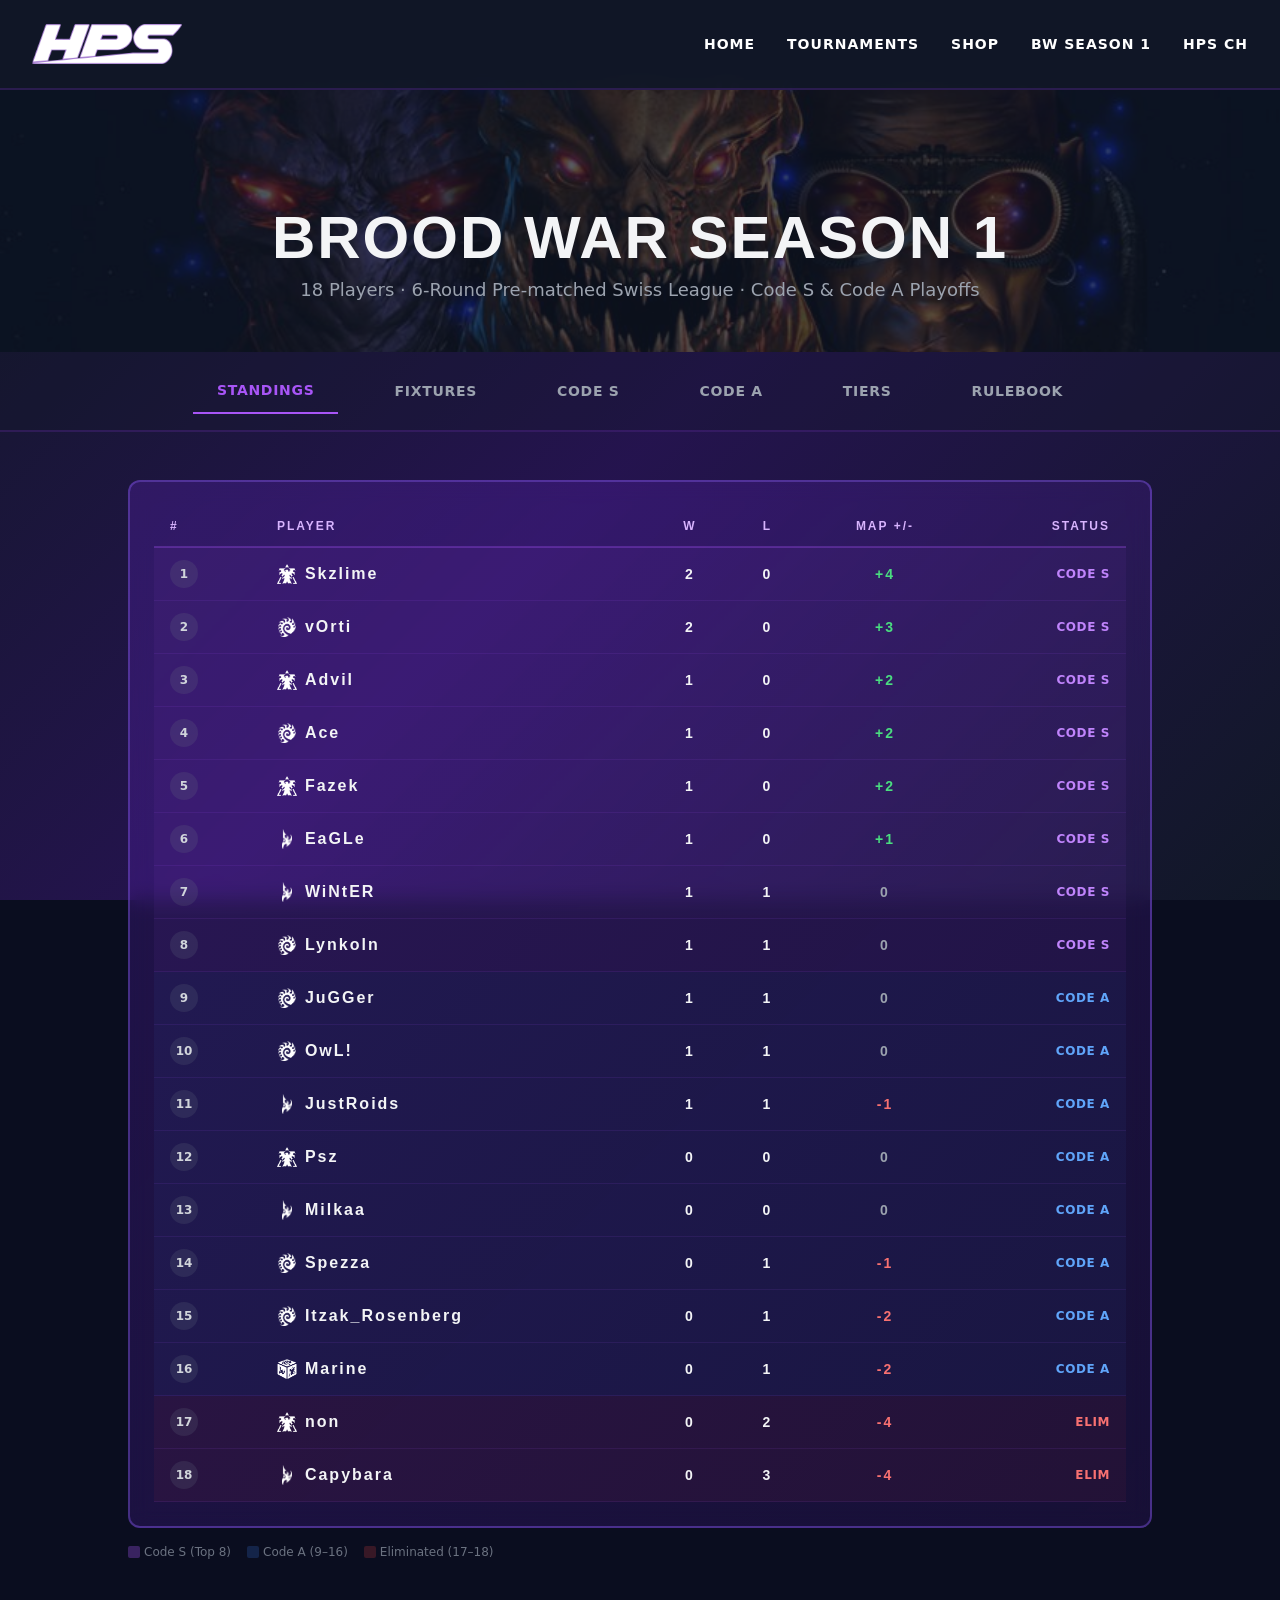
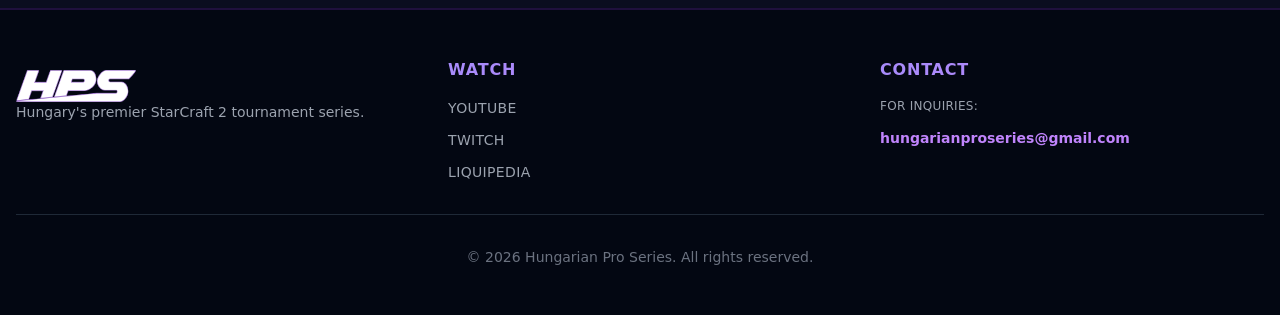
==== commit 52488d8b: "CH" ====
--- a/bw-season-1/index.html
+++ b/bw-season-1/index.html
@@ -60,6 +60,7 @@
                                 <a href="../#tournaments" class="nav-link text-white hover:text-purple-300 text-sm block">TOURNAMENTS</a>
                                 <a href="../#shop" class="nav-link text-white hover:text-purple-300 text-sm block">SHOP</a>
                                 <a href="./" class="nav-link text-white hover:text-purple-300 text-sm block">BW SEASON 1</a>
+                                <a href="../champions-hungary/" class="nav-link text-white hover:text-purple-300 text-sm block">HPS CH</a>
                             </nav>
 
                             <button id="menu-open" class="md:hidden text-white p-2" aria-label="Open menu" aria-controls="mobile-menu" aria-expanded="false">
@@ -86,6 +87,7 @@
                             <li><a href="../#tournaments" class="block w-full px-4 py-4 rounded-lg text-white uppercase tracking-wider font-semibold text-base hover:bg-white/5 transition">Tournaments</a></li>
                             <li><a href="../#shop" class="block w-full px-4 py-4 rounded-lg text-white uppercase tracking-wider font-semibold text-base hover:bg-white/5 transition">Shop</a></li>
                             <li><a href="./" class="block w-full px-4 py-4 rounded-lg text-white uppercase tracking-wider font-semibold text-base hover:bg-white/5 transition">BW Season 1</a></li>
+                            <li><a href="../champions-hungary/" class="block w-full px-4 py-4 rounded-lg text-white uppercase tracking-wider font-semibold text-base hover:bg-white/5 transition">HPS CH</a></li>
                         </ul>
                     </div>
                 </div>
--- a/assets/css/styles.css
+++ b/assets/css/styles.css
@@ -1 +1 @@
-*,:after,:before{--tw-border-spacing-x:0;--tw-border-spacing-y:0;--tw-translate-x:0;--tw-translate-y:0;--tw-rotate:0;--tw-skew-x:0;--tw-skew-y:0;--tw-scale-x:1;--tw-scale-y:1;--tw-pan-x: ;--tw-pan-y: ;--tw-pinch-zoom: ;--tw-scroll-snap-strictness:proximity;--tw-gradient-from-position: ;--tw-gradient-via-position: ;--tw-gradient-to-position: ;--tw-ordinal: ;--tw-slashed-zero: ;--tw-numeric-figure: ;--tw-numeric-spacing: ;--tw-numeric-fraction: ;--tw-ring-inset: ;--tw-ring-offset-width:0px;--tw-ring-offset-color:#fff;--tw-ring-color:rgba(59,130,246,.5);--tw-ring-offset-shadow:0 0 #0000;--tw-ring-shadow:0 0 #0000;--tw-shadow:0 0 #0000;--tw-shadow-colored:0 0 #0000;--tw-blur: ;--tw-brightness: ;--tw-contrast: ;--tw-grayscale: ;--tw-hue-rotate: ;--tw-invert: ;--tw-saturate: ;--tw-sepia: ;--tw-drop-shadow: ;--tw-backdrop-blur: ;--tw-backdrop-brightness: ;--tw-backdrop-contrast: ;--tw-backdrop-grayscale: ;--tw-backdrop-hue-rotate: ;--tw-backdrop-invert: ;--tw-backdrop-opacity: ;--tw-backdrop-saturate: ;--tw-backdrop-sepia: ;--tw-contain-size: ;--tw-contain-layout: ;--tw-contain-paint: ;--tw-contain-style: }::backdrop{--tw-border-spacing-x:0;--tw-border-spacing-y:0;--tw-translate-x:0;--tw-translate-y:0;--tw-rotate:0;--tw-skew-x:0;--tw-skew-y:0;--tw-scale-x:1;--tw-scale-y:1;--tw-pan-x: ;--tw-pan-y: ;--tw-pinch-zoom: ;--tw-scroll-snap-strictness:proximity;--tw-gradient-from-position: ;--tw-gradient-via-position: ;--tw-gradient-to-position: ;--tw-ordinal: ;--tw-slashed-zero: ;--tw-numeric-figure: ;--tw-numeric-spacing: ;--tw-numeric-fraction: ;--tw-ring-inset: ;--tw-ring-offset-width:0px;--tw-ring-offset-color:#fff;--tw-ring-color:rgba(59,130,246,.5);--tw-ring-offset-shadow:0 0 #0000;--tw-ring-shadow:0 0 #0000;--tw-shadow:0 0 #0000;--tw-shadow-colored:0 0 #0000;--tw-blur: ;--tw-brightness: ;--tw-contrast: ;--tw-grayscale: ;--tw-hue-rotate: ;--tw-invert: ;--tw-saturate: ;--tw-sepia: ;--tw-drop-shadow: ;--tw-backdrop-blur: ;--tw-backdrop-brightness: ;--tw-backdrop-contrast: ;--tw-backdrop-grayscale: ;--tw-backdrop-hue-rotate: ;--tw-backdrop-invert: ;--tw-backdrop-opacity: ;--tw-backdrop-saturate: ;--tw-backdrop-sepia: ;--tw-contain-size: ;--tw-contain-layout: ;--tw-contain-paint: ;--tw-contain-style: }/*! tailwindcss v3.4.18 | MIT License | https://tailwindcss.com*/*,:after,:before{box-sizing:border-box;border:0 solid #e5e7eb}:after,:before{--tw-content:""}:host,html{line-height:1.5;-webkit-text-size-adjust:100%;-moz-tab-size:4;-o-tab-size:4;tab-size:4;font-family:ui-sans-serif,system-ui,sans-serif,Apple Color Emoji,Segoe UI Emoji,Segoe UI Symbol,Noto Color Emoji;font-feature-settings:normal;font-variation-settings:normal;-webkit-tap-highlight-color:transparent}body{margin:0;line-height:inherit}hr{height:0;color:inherit;border-top-width:1px}abbr:where([title]){-webkit-text-decoration:underline dotted;text-decoration:underline dotted}h1,h2,h3,h4,h5,h6{font-size:inherit;font-weight:inherit}a{color:inherit;text-decoration:inherit}b,strong{font-weight:bolder}code,kbd,pre,samp{font-family:ui-monospace,SFMono-Regular,Menlo,Monaco,Consolas,Liberation Mono,Courier New,monospace;font-feature-settings:normal;font-variation-settings:normal;font-size:1em}small{font-size:80%}sub,sup{font-size:75%;line-height:0;position:relative;vertical-align:baseline}sub{bottom:-.25em}sup{top:-.5em}table{text-indent:0;border-color:inherit;border-collapse:collapse}button,input,optgroup,select,textarea{font-family:inherit;font-feature-settings:inherit;font-variation-settings:inherit;font-size:100%;font-weight:inherit;line-height:inherit;letter-spacing:inherit;color:inherit;margin:0;padding:0}button,select{text-transform:none}button,input:where([type=button]),input:where([type=reset]),input:where([type=submit]){-webkit-appearance:button;background-color:transparent;background-image:none}:-moz-focusring{outline:auto}:-moz-ui-invalid{box-shadow:none}progress{vertical-align:baseline}::-webkit-inner-spin-button,::-webkit-outer-spin-button{height:auto}[type=search]{-webkit-appearance:textfield;outline-offset:-2px}::-webkit-search-decoration{-webkit-appearance:none}::-webkit-file-upload-button{-webkit-appearance:button;font:inherit}summary{display:list-item}blockquote,dd,dl,figure,h1,h2,h3,h4,h5,h6,hr,p,pre{margin:0}fieldset{margin:0}fieldset,legend{padding:0}menu,ol,ul{list-style:none;margin:0;padding:0}dialog{padding:0}textarea{resize:vertical}input::-moz-placeholder,textarea::-moz-placeholder{opacity:1;color:#9ca3af}input::placeholder,textarea::placeholder{opacity:1;color:#9ca3af}[role=button],button{cursor:pointer}:disabled{cursor:default}audio,canvas,embed,iframe,img,object,svg,video{display:block;vertical-align:middle}img,video{max-width:100%;height:auto}[hidden]:where(:not([hidden=until-found])){display:none}.pointer-events-none{pointer-events:none}.fixed{position:fixed}.absolute{position:absolute}.relative{position:relative}.inset-0{inset:0}.inset-4{inset:1rem}.bottom-3{bottom:.75rem}.left-0{left:0}.right-0{right:0}.top-0{top:0}.isolate{isolation:isolate}.-z-10{z-index:-10}.-z-20{z-index:-20}.z-0{z-index:0}.z-10{z-index:10}.z-50{z-index:50}.z-\[100\]{z-index:100}.mx-2{margin-left:.5rem;margin-right:.5rem}.mx-auto{margin-left:auto;margin-right:auto}.mb-1{margin-bottom:.25rem}.mb-12{margin-bottom:3rem}.mb-16{margin-bottom:4rem}.mb-2{margin-bottom:.5rem}.mb-3{margin-bottom:.75rem}.mb-4{margin-bottom:1rem}.mb-5{margin-bottom:1.25rem}.mb-6{margin-bottom:1.5rem}.mb-8{margin-bottom:2rem}.mt-10{margin-top:2.5rem}.mt-3{margin-top:.75rem}.mt-4{margin-top:1rem}.mt-6{margin-top:1.5rem}.block{display:block}.inline-block{display:inline-block}.flex{display:flex}.inline-flex{display:inline-flex}.table{display:table}.grid{display:grid}.hidden{display:none}.h-10{height:2.5rem}.h-12{height:3rem}.h-24{height:6rem}.h-3{height:.75rem}.h-5{height:1.25rem}.h-7{height:1.75rem}.h-8{height:2rem}.h-\[90px\]{height:90px}.h-full{height:100%}.h-px{height:1px}.min-h-\[78vh\]{min-height:78vh}.min-h-screen{min-height:100vh}.w-10{width:2.5rem}.w-12{width:3rem}.w-24{width:6rem}.w-3{width:.75rem}.w-5{width:1.25rem}.w-7{width:1.75rem}.w-8{width:2rem}.w-auto{width:auto}.w-full{width:100%}.min-w-0{min-width:0}.min-w-\[600px\]{min-width:600px}.max-w-2xl{max-width:42rem}.max-w-3xl{max-width:48rem}.max-w-4xl{max-width:56rem}.max-w-5xl{max-width:64rem}.max-w-7xl{max-width:80rem}.max-w-lg{max-width:32rem}.flex-1{flex:1 1 0%}.flex-shrink-0{flex-shrink:0}.flex-col{flex-direction:column}.flex-wrap{flex-wrap:wrap}.items-end{align-items:flex-end}.items-center{align-items:center}.items-stretch{align-items:stretch}.justify-end{justify-content:flex-end}.justify-center{justify-content:center}.justify-between{justify-content:space-between}.justify-around{justify-content:space-around}.gap-1{gap:.25rem}.gap-12{gap:3rem}.gap-2{gap:.5rem}.gap-4{gap:1rem}.gap-6{gap:1.5rem}.gap-8{gap:2rem}.space-x-2>:not([hidden])~:not([hidden]){--tw-space-x-reverse:0;margin-right:calc(.5rem*var(--tw-space-x-reverse));margin-left:calc(.5rem*(1 - var(--tw-space-x-reverse)))}.space-x-8>:not([hidden])~:not([hidden]){--tw-space-x-reverse:0;margin-right:calc(2rem*var(--tw-space-x-reverse));margin-left:calc(2rem*(1 - var(--tw-space-x-reverse)))}.space-y-1>:not([hidden])~:not([hidden]){--tw-space-y-reverse:0;margin-top:calc(.25rem*(1 - var(--tw-space-y-reverse)));margin-bottom:calc(.25rem*var(--tw-space-y-reverse))}.space-y-2>:not([hidden])~:not([hidden]){--tw-space-y-reverse:0;margin-top:calc(.5rem*(1 - var(--tw-space-y-reverse)));margin-bottom:calc(.5rem*var(--tw-space-y-reverse))}.space-y-3>:not([hidden])~:not([hidden]){--tw-space-y-reverse:0;margin-top:calc(.75rem*(1 - var(--tw-space-y-reverse)));margin-bottom:calc(.75rem*var(--tw-space-y-reverse))}.space-y-4>:not([hidden])~:not([hidden]){--tw-space-y-reverse:0;margin-top:calc(1rem*(1 - var(--tw-space-y-reverse)));margin-bottom:calc(1rem*var(--tw-space-y-reverse))}.space-y-6>:not([hidden])~:not([hidden]){--tw-space-y-reverse:0;margin-top:calc(1.5rem*(1 - var(--tw-space-y-reverse)));margin-bottom:calc(1.5rem*var(--tw-space-y-reverse))}.space-y-8>:not([hidden])~:not([hidden]){--tw-space-y-reverse:0;margin-top:calc(2rem*(1 - var(--tw-space-y-reverse)));margin-bottom:calc(2rem*var(--tw-space-y-reverse))}.overflow-auto{overflow:auto}.overflow-hidden{overflow:hidden}.overflow-x-auto{overflow-x:auto}.truncate{overflow:hidden;text-overflow:ellipsis;white-space:nowrap}.rounded-full{border-radius:9999px}.rounded-lg{border-radius:.5rem}.rounded-sm{border-radius:.125rem}.border{border-width:1px}.border-b{border-bottom-width:1px}.border-b-2{border-bottom-width:2px}.border-l{border-left-width:1px}.border-r{border-right-width:1px}.border-t{border-top-width:1px}.border-t-2{border-top-width:2px}.border-gray-800{--tw-border-opacity:1;border-color:rgb(31 41 55/var(--tw-border-opacity,1))}.border-purple-300\/40{border-color:rgba(216,180,254,.4)}.border-purple-500\/10{border-color:rgba(168,85,247,.1)}.border-purple-500\/20{border-color:rgba(168,85,247,.2)}.border-purple-500\/30{border-color:rgba(168,85,247,.3)}.border-purple-600\/20{border-color:rgba(147,51,234,.2)}.border-red-500\/30{border-color:rgba(239,68,68,.3)}.bg-blue-500\/20{background-color:rgba(59,130,246,.2)}.bg-blue-500\/5{background-color:rgba(59,130,246,.05)}.bg-gray-500\/20{background-color:hsla(220,9%,46%,.2)}.bg-gray-900{--tw-bg-opacity:1;background-color:rgb(17 24 39/var(--tw-bg-opacity,1))}.bg-gray-900\/30{background-color:rgba(17,24,39,.3)}.bg-gray-900\/70{background-color:rgba(17,24,39,.7)}.bg-gray-900\/95{background-color:rgba(17,24,39,.95)}.bg-gray-950{--tw-bg-opacity:1;background-color:rgb(3 7 18/var(--tw-bg-opacity,1))}.bg-purple-400{--tw-bg-opacity:1;background-color:rgb(192 132 252/var(--tw-bg-opacity,1))}.bg-purple-500\/30{background-color:rgba(168,85,247,.3)}.bg-purple-500\/5{background-color:rgba(168,85,247,.05)}.bg-purple-900\/30{background-color:rgba(88,28,135,.3)}.bg-red-500\/10{background-color:rgba(239,68,68,.1)}.bg-red-500\/20{background-color:rgba(239,68,68,.2)}.bg-red-500\/5{background-color:rgba(239,68,68,.05)}.bg-gradient-to-r{background-image:linear-gradient(to right,var(--tw-gradient-stops))}.bg-gradient-to-t{background-image:linear-gradient(to top,var(--tw-gradient-stops))}.from-\[\#0a0d1f\]{--tw-gradient-from:#0a0d1f var(--tw-gradient-from-position);--tw-gradient-to:rgba(10,13,31,0) var(--tw-gradient-to-position);--tw-gradient-stops:var(--tw-gradient-from),var(--tw-gradient-to)}.from-\[\#0a0d1f\]\/90{--tw-gradient-from:rgba(10,13,31,.9) var(--tw-gradient-from-position);--tw-gradient-to:rgba(10,13,31,0) var(--tw-gradient-to-position);--tw-gradient-stops:var(--tw-gradient-from),var(--tw-gradient-to)}.via-\[\#0a0d1f\]\/45{--tw-gradient-to:rgba(10,13,31,0) var(--tw-gradient-to-position);--tw-gradient-stops:var(--tw-gradient-from),rgba(10,13,31,.45) var(--tw-gradient-via-position),var(--tw-gradient-to)}.via-\[\#0a0d1f\]\/55{--tw-gradient-to:rgba(10,13,31,0) var(--tw-gradient-to-position);--tw-gradient-stops:var(--tw-gradient-from),rgba(10,13,31,.55) var(--tw-gradient-via-position),var(--tw-gradient-to)}.to-\[\#0a0d1f\]\/20{--tw-gradient-to:rgba(10,13,31,.2) var(--tw-gradient-to-position)}.to-transparent{--tw-gradient-to:transparent var(--tw-gradient-to-position)}.object-contain{-o-object-fit:contain;object-fit:contain}.object-cover{-o-object-fit:cover;object-fit:cover}.object-\[center_42\%\]{-o-object-position:center 42%;object-position:center 42%}.p-12{padding:3rem}.p-2{padding:.5rem}.p-3{padding:.75rem}.p-4{padding:1rem}.p-5{padding:1.25rem}.p-6{padding:1.5rem}.p-8{padding:2rem}.px-12{padding-left:3rem;padding-right:3rem}.px-4{padding-left:1rem;padding-right:1rem}.px-6{padding-left:1.5rem;padding-right:1.5rem}.py-1{padding-top:.25rem;padding-bottom:.25rem}.py-12{padding-top:3rem;padding-bottom:3rem}.py-20{padding-top:5rem;padding-bottom:5rem}.py-3{padding-top:.75rem;padding-bottom:.75rem}.py-4{padding-top:1rem;padding-bottom:1rem}.py-5{padding-top:1.25rem;padding-bottom:1.25rem}.py-6{padding-top:1.5rem;padding-bottom:1.5rem}.pb-12{padding-bottom:3rem}.pb-16{padding-bottom:4rem}.pt-16{padding-top:4rem}.pt-20{padding-top:5rem}.pt-32{padding-top:8rem}.pt-8{padding-top:2rem}.text-left{text-align:left}.text-center{text-align:center}.text-right{text-align:right}.font-sans{font-family:ui-sans-serif,system-ui,sans-serif,Apple Color Emoji,Segoe UI Emoji,Segoe UI Symbol,Noto Color Emoji}.text-2xl{font-size:1.5rem;line-height:2rem}.text-3xl{font-size:1.875rem;line-height:2.25rem}.text-4xl{font-size:2.25rem;line-height:2.5rem}.text-5xl{font-size:3rem;line-height:1}.text-\[10px\]{font-size:10px}.text-\[11px\]{font-size:11px}.text-base{font-size:1rem;line-height:1.5rem}.text-lg{font-size:1.125rem;line-height:1.75rem}.text-sm{font-size:.875rem;line-height:1.25rem}.text-xl{font-size:1.25rem;line-height:1.75rem}.text-xs{font-size:.75rem;line-height:1rem}.font-black{font-weight:900}.font-bold{font-weight:700}.font-light{font-weight:300}.font-semibold{font-weight:600}.uppercase{text-transform:uppercase}.leading-relaxed{line-height:1.625}.tracking-\[0\.42em\]{letter-spacing:.42em}.tracking-wide{letter-spacing:.025em}.tracking-wider{letter-spacing:.05em}.tracking-widest{letter-spacing:.1em}.text-amber-600{--tw-text-opacity:1;color:rgb(217 119 6/var(--tw-text-opacity,1))}.text-blue-200{--tw-text-opacity:1;color:rgb(191 219 254/var(--tw-text-opacity,1))}.text-blue-300{--tw-text-opacity:1;color:rgb(147 197 253/var(--tw-text-opacity,1))}.text-blue-400{--tw-text-opacity:1;color:rgb(96 165 250/var(--tw-text-opacity,1))}.text-gray-100{--tw-text-opacity:1;color:rgb(243 244 246/var(--tw-text-opacity,1))}.text-gray-200{--tw-text-opacity:1;color:rgb(229 231 235/var(--tw-text-opacity,1))}.text-gray-300{--tw-text-opacity:1;color:rgb(209 213 219/var(--tw-text-opacity,1))}.text-gray-400{--tw-text-opacity:1;color:rgb(156 163 175/var(--tw-text-opacity,1))}.text-gray-500{--tw-text-opacity:1;color:rgb(107 114 128/var(--tw-text-opacity,1))}.text-green-400{--tw-text-opacity:1;color:rgb(74 222 128/var(--tw-text-opacity,1))}.text-purple-200{--tw-text-opacity:1;color:rgb(233 213 255/var(--tw-text-opacity,1))}.text-purple-300{--tw-text-opacity:1;color:rgb(216 180 254/var(--tw-text-opacity,1))}.text-purple-400{--tw-text-opacity:1;color:rgb(192 132 252/var(--tw-text-opacity,1))}.text-red-300{--tw-text-opacity:1;color:rgb(252 165 165/var(--tw-text-opacity,1))}.text-red-400{--tw-text-opacity:1;color:rgb(248 113 113/var(--tw-text-opacity,1))}.text-white{--tw-text-opacity:1;color:rgb(255 255 255/var(--tw-text-opacity,1))}.text-white\/90{color:hsla(0,0%,100%,.9)}.text-yellow-300{--tw-text-opacity:1;color:rgb(253 224 71/var(--tw-text-opacity,1))}.underline{text-decoration-line:underline}.antialiased{-webkit-font-smoothing:antialiased;-moz-osx-font-smoothing:grayscale}.filter{filter:var(--tw-blur) var(--tw-brightness) var(--tw-contrast) var(--tw-grayscale) var(--tw-hue-rotate) var(--tw-invert) var(--tw-saturate) var(--tw-sepia) var(--tw-drop-shadow)}.backdrop-blur-md{--tw-backdrop-blur:blur(12px);-webkit-backdrop-filter:var(--tw-backdrop-blur) var(--tw-backdrop-brightness) var(--tw-backdrop-contrast) var(--tw-backdrop-grayscale) var(--tw-backdrop-hue-rotate) var(--tw-backdrop-invert) var(--tw-backdrop-opacity) var(--tw-backdrop-saturate) var(--tw-backdrop-sepia);backdrop-filter:var(--tw-backdrop-blur) var(--tw-backdrop-brightness) var(--tw-backdrop-contrast) var(--tw-backdrop-grayscale) var(--tw-backdrop-hue-rotate) var(--tw-backdrop-invert) var(--tw-backdrop-opacity) var(--tw-backdrop-saturate) var(--tw-backdrop-sepia)}.transition{transition-property:color,background-color,border-color,text-decoration-color,fill,stroke,opacity,box-shadow,transform,filter,-webkit-backdrop-filter;transition-property:color,background-color,border-color,text-decoration-color,fill,stroke,opacity,box-shadow,transform,filter,backdrop-filter;transition-property:color,background-color,border-color,text-decoration-color,fill,stroke,opacity,box-shadow,transform,filter,backdrop-filter,-webkit-backdrop-filter;transition-timing-function:cubic-bezier(.4,0,.2,1);transition-duration:.15s}.transition-colors{transition-property:color,background-color,border-color,text-decoration-color,fill,stroke;transition-timing-function:cubic-bezier(.4,0,.2,1);transition-duration:.15s}@font-face{font-family:Eurostile Extended;src:local("Eurostile Extended"),local("Eurostile-Extended");font-weight:700;font-style:normal}*{margin:0;padding:0;box-sizing:border-box}html{scroll-behavior:smooth}section[id]{scroll-margin-top:80px}body{background:#0a0d1f;overflow-x:hidden}.hps-logo,body{font-family:Eurostile Extended,sans-serif;color:#fff}.hps-logo{font-weight:900;font-style:italic;font-size:3rem;text-shadow:0 0 20px rgba(139,92,246,.6),3px 3px 0 rgba(109,40,217,.8),-2px -2px 0 rgba(139,92,246,.3);letter-spacing:-2px}.hero-title{font-weight:900;letter-spacing:.01em;line-height:.88;text-shadow:0 3px 0 rgba(76,29,149,.55),0 18px 36px rgba(0,0,0,.55)}.hero-title,.hps-subtitle{font-family:Eurostile Extended,sans-serif}.hps-subtitle{font-weight:700;font-style:italic;text-transform:uppercase;letter-spacing:4px;font-size:.7rem;color:#e0e0e0}.space-bg{background:#0a0d1f linear-gradient(135deg,rgba(17,24,39,.98),rgba(76,29,149,.4) 50%,rgba(17,24,39,.98)) fixed}.purple-gradient{background:linear-gradient(135deg,#7c3aed,#9333ea)}.purple-gradient-text{background:linear-gradient(135deg,#a78bfa,#c084fc);-webkit-background-clip:text;-webkit-text-fill-color:transparent;background-clip:text}.match-card{background:linear-gradient(135deg,rgba(109,40,217,.25),rgba(76,29,149,.2));border:2px solid rgba(139,92,246,.4);-webkit-backdrop-filter:blur(10px);backdrop-filter:blur(10px);border-radius:12px}.card-hover{transition:all .3s ease}.card-hover:hover{transform:translateY(-5px);box-shadow:0 10px 40px rgba(139,92,246,.3);border-color:rgba(167,139,250,.6)}.bracket-match{background:rgba(88,28,135,.35);border:2px solid rgba(139,92,246,.5);-webkit-backdrop-filter:blur(10px);backdrop-filter:blur(10px)}.player-vs{font-family:Eurostile Extended,sans-serif;font-weight:900;font-style:italic;font-size:1.5rem}.glow-purple{box-shadow:0 0 25px rgba(139,92,246,.4)}.italic-header{font-family:Eurostile Extended,sans-serif;font-weight:900;letter-spacing:2px}.hps-subheader{margin-bottom:2.5rem;text-align:center;font-size:1.875rem;line-height:2.25rem;background:linear-gradient(135deg,#a78bfa,#c084fc);-webkit-background-clip:text;-webkit-text-fill-color:transparent;background-clip:text;font-family:Eurostile Extended,sans-serif;font-weight:900;letter-spacing:2px}@media (min-width:768px){.hps-subheader{font-size:2.25rem;line-height:2.5rem}}.primary-button{border-radius:.5rem;padding:.75rem 1.5rem;font-weight:700;text-transform:uppercase;letter-spacing:.05em;transition-property:color,background-color,border-color,text-decoration-color,fill,stroke,opacity,box-shadow,transform,filter,-webkit-backdrop-filter;transition-property:color,background-color,border-color,text-decoration-color,fill,stroke,opacity,box-shadow,transform,filter,backdrop-filter;transition-property:color,background-color,border-color,text-decoration-color,fill,stroke,opacity,box-shadow,transform,filter,backdrop-filter,-webkit-backdrop-filter;transition-timing-function:cubic-bezier(.4,0,.2,1);transition-duration:.15s;background:linear-gradient(135deg,#7c3aed,#9333ea);box-shadow:0 0 25px rgba(139,92,246,.4)}.primary-button:hover{--tw-scale-x:1.05;--tw-scale-y:1.05;transform:translate(var(--tw-translate-x),var(--tw-translate-y)) rotate(var(--tw-rotate)) skewX(var(--tw-skew-x)) skewY(var(--tw-skew-y)) scaleX(var(--tw-scale-x)) scaleY(var(--tw-scale-y))}@media (min-width:768px){.primary-button{padding:1.25rem 2.5rem;font-size:1.125rem;line-height:1.75rem}}.secondary-button{border-radius:.5rem;border-width:1px;--tw-border-opacity:1;border-color:rgb(168 85 247/var(--tw-border-opacity,1));background-color:transparent;padding:.75rem 1.5rem;font-size:1.125rem;line-height:1.75rem;font-weight:700;text-transform:uppercase;letter-spacing:.05em;transition-property:color,background-color,border-color,text-decoration-color,fill,stroke,opacity,box-shadow,transform,filter,-webkit-backdrop-filter;transition-property:color,background-color,border-color,text-decoration-color,fill,stroke,opacity,box-shadow,transform,filter,backdrop-filter;transition-property:color,background-color,border-color,text-decoration-color,fill,stroke,opacity,box-shadow,transform,filter,backdrop-filter,-webkit-backdrop-filter;transition-timing-function:cubic-bezier(.4,0,.2,1);transition-duration:.15s}.secondary-button:hover{--tw-scale-x:1.05;--tw-scale-y:1.05;transform:translate(var(--tw-translate-x),var(--tw-translate-y)) rotate(var(--tw-rotate)) skewX(var(--tw-skew-x)) skewY(var(--tw-skew-y)) scaleX(var(--tw-scale-x)) scaleY(var(--tw-scale-y));background-color:rgba(147,51,234,.2)}@media (min-width:768px){.secondary-button{padding:1.25rem 2.5rem}}.nav-link{position:relative;font-weight:700;letter-spacing:1px;transition:color .3s ease}.nav-link:after{content:"";position:absolute;bottom:-4px;left:0;width:0;height:3px;background:linear-gradient(90deg,#8b5cf6,#a78bfa);transition:width .3s ease}.nav-link:hover:after{width:100%}@keyframes pulse-glow{0%,to{box-shadow:0 0 20px rgba(192,132,252,.6)}50%{box-shadow:0 0 35px rgba(192,132,252,.8)}}.live-badge{animation:pulse-glow 2s ease-in-out infinite;background:linear-gradient(135deg,#9333ea,#a855f7)}#mobile-menu{transition:opacity .15s ease}.bw-page .tab-button{padding:.5rem 1rem;font-size:.75rem;line-height:1rem;font-weight:700;text-transform:uppercase;letter-spacing:.05em;--tw-text-opacity:1;color:rgb(156 163 175/var(--tw-text-opacity,1));transition-property:color,background-color,border-color,text-decoration-color,fill,stroke;transition-timing-function:cubic-bezier(.4,0,.2,1);transition-duration:.15s}@media (min-width:768px){.bw-page .tab-button{padding:.75rem 1.5rem;font-size:.875rem;line-height:1.25rem}}.bw-page .tab-button{cursor:pointer}.bw-page .tab-button:hover{color:#c4b5fd}.bw-page .tab-active{border-bottom:2px solid #a855f7;color:#a855f7}.bw-page .bracket-grid{display:grid;grid-template-columns:1fr 1fr 1fr;gap:1.5rem;align-items:start}@media (max-width:768px){.bw-page .bracket-grid{grid-template-columns:1fr}}.bw-page .bracket-match{overflow:hidden;border-radius:.5rem;border-width:1px;border-color:rgba(168,85,247,.2);background-color:rgba(31,41,55,.6)}.bw-page .bracket-slot{display:flex;align-items:center;gap:.5rem;padding:.5rem .75rem;font-size:.875rem;line-height:1.25rem;--tw-text-opacity:1;color:rgb(209 213 219/var(--tw-text-opacity,1));transition-property:color,background-color,border-color,text-decoration-color,fill,stroke;transition-timing-function:cubic-bezier(.4,0,.2,1);transition-duration:.15s;border-bottom:1px solid rgba(139,92,246,.1)}.bw-page .bracket-slot:last-child{border-bottom:none}.bw-page .bracket-winner{background-color:rgba(168,85,247,.15);font-weight:700;--tw-text-opacity:1;color:rgb(255 255 255/var(--tw-text-opacity,1))}.bw-page .bracket-score{margin-left:auto;flex-shrink:0;font-weight:700;--tw-numeric-spacing:tabular-nums;font-variant-numeric:var(--tw-ordinal) var(--tw-slashed-zero) var(--tw-numeric-figure) var(--tw-numeric-spacing) var(--tw-numeric-fraction)}.hover\:scale-105:hover{--tw-scale-x:1.05;--tw-scale-y:1.05;transform:translate(var(--tw-translate-x),var(--tw-translate-y)) rotate(var(--tw-rotate)) skewX(var(--tw-skew-x)) skewY(var(--tw-skew-y)) scaleX(var(--tw-scale-x)) scaleY(var(--tw-scale-y))}.hover\:bg-blue-500\/15:hover{background-color:rgba(59,130,246,.15)}.hover\:bg-purple-500\/15:hover{background-color:rgba(168,85,247,.15)}.hover\:bg-red-500\/15:hover{background-color:rgba(239,68,68,.15)}.hover\:bg-white\/5:hover{background-color:hsla(0,0%,100%,.05)}.hover\:text-purple-300:hover{--tw-text-opacity:1;color:rgb(216 180 254/var(--tw-text-opacity,1))}.hover\:text-white:hover{--tw-text-opacity:1;color:rgb(255 255 255/var(--tw-text-opacity,1))}@media (min-width:640px){.sm\:flex-row{flex-direction:row}.sm\:items-center{align-items:center}.sm\:px-6{padding-left:1.5rem;padding-right:1.5rem}.sm\:text-6xl{font-size:3.75rem;line-height:1}}@media (min-width:768px){.md\:inset-6{inset:1.5rem}.md\:mx-6{margin-left:1.5rem;margin-right:1.5rem}.md\:flex{display:flex}.md\:hidden{display:none}.md\:min-h-\[88vh\]{min-height:88vh}.md\:grid-cols-2{grid-template-columns:repeat(2,minmax(0,1fr))}.md\:grid-cols-3{grid-template-columns:repeat(3,minmax(0,1fr))}.md\:gap-8{gap:2rem}.md\:p-4{padding:1rem}.md\:p-6{padding:1.5rem}.md\:p-8{padding:2rem}.md\:px-10{padding-left:2.5rem;padding-right:2.5rem}.md\:px-4{padding-left:1rem;padding-right:1rem}.md\:py-3{padding-top:.75rem;padding-bottom:.75rem}.md\:pb-24{padding-bottom:6rem}.md\:text-3xl{font-size:1.875rem;line-height:2.25rem}.md\:text-5xl{font-size:3rem;line-height:1}.md\:text-6xl{font-size:3.75rem;line-height:1}.md\:text-7xl{font-size:4.5rem;line-height:1}.md\:text-base{font-size:1rem;line-height:1.5rem}.md\:text-xl{font-size:1.25rem;line-height:1.75rem}}@media (min-width:1024px){.lg\:grid-cols-3{grid-template-columns:repeat(3,minmax(0,1fr))}.lg\:px-8{padding-left:2rem;padding-right:2rem}.lg\:text-8xl{font-size:6rem;line-height:1}}@media (min-width:1280px){.xl\:grid-cols-4{grid-template-columns:repeat(4,minmax(0,1fr))}}+*,:after,:before{--tw-border-spacing-x:0;--tw-border-spacing-y:0;--tw-translate-x:0;--tw-translate-y:0;--tw-rotate:0;--tw-skew-x:0;--tw-skew-y:0;--tw-scale-x:1;--tw-scale-y:1;--tw-pan-x: ;--tw-pan-y: ;--tw-pinch-zoom: ;--tw-scroll-snap-strictness:proximity;--tw-gradient-from-position: ;--tw-gradient-via-position: ;--tw-gradient-to-position: ;--tw-ordinal: ;--tw-slashed-zero: ;--tw-numeric-figure: ;--tw-numeric-spacing: ;--tw-numeric-fraction: ;--tw-ring-inset: ;--tw-ring-offset-width:0px;--tw-ring-offset-color:#fff;--tw-ring-color:rgba(59,130,246,.5);--tw-ring-offset-shadow:0 0 #0000;--tw-ring-shadow:0 0 #0000;--tw-shadow:0 0 #0000;--tw-shadow-colored:0 0 #0000;--tw-blur: ;--tw-brightness: ;--tw-contrast: ;--tw-grayscale: ;--tw-hue-rotate: ;--tw-invert: ;--tw-saturate: ;--tw-sepia: ;--tw-drop-shadow: ;--tw-backdrop-blur: ;--tw-backdrop-brightness: ;--tw-backdrop-contrast: ;--tw-backdrop-grayscale: ;--tw-backdrop-hue-rotate: ;--tw-backdrop-invert: ;--tw-backdrop-opacity: ;--tw-backdrop-saturate: ;--tw-backdrop-sepia: ;--tw-contain-size: ;--tw-contain-layout: ;--tw-contain-paint: ;--tw-contain-style: }::backdrop{--tw-border-spacing-x:0;--tw-border-spacing-y:0;--tw-translate-x:0;--tw-translate-y:0;--tw-rotate:0;--tw-skew-x:0;--tw-skew-y:0;--tw-scale-x:1;--tw-scale-y:1;--tw-pan-x: ;--tw-pan-y: ;--tw-pinch-zoom: ;--tw-scroll-snap-strictness:proximity;--tw-gradient-from-position: ;--tw-gradient-via-position: ;--tw-gradient-to-position: ;--tw-ordinal: ;--tw-slashed-zero: ;--tw-numeric-figure: ;--tw-numeric-spacing: ;--tw-numeric-fraction: ;--tw-ring-inset: ;--tw-ring-offset-width:0px;--tw-ring-offset-color:#fff;--tw-ring-color:rgba(59,130,246,.5);--tw-ring-offset-shadow:0 0 #0000;--tw-ring-shadow:0 0 #0000;--tw-shadow:0 0 #0000;--tw-shadow-colored:0 0 #0000;--tw-blur: ;--tw-brightness: ;--tw-contrast: ;--tw-grayscale: ;--tw-hue-rotate: ;--tw-invert: ;--tw-saturate: ;--tw-sepia: ;--tw-drop-shadow: ;--tw-backdrop-blur: ;--tw-backdrop-brightness: ;--tw-backdrop-contrast: ;--tw-backdrop-grayscale: ;--tw-backdrop-hue-rotate: ;--tw-backdrop-invert: ;--tw-backdrop-opacity: ;--tw-backdrop-saturate: ;--tw-backdrop-sepia: ;--tw-contain-size: ;--tw-contain-layout: ;--tw-contain-paint: ;--tw-contain-style: }/*! tailwindcss v3.4.19 | MIT License | https://tailwindcss.com*/*,:after,:before{box-sizing:border-box;border:0 solid #e5e7eb}:after,:before{--tw-content:""}:host,html{line-height:1.5;-webkit-text-size-adjust:100%;-moz-tab-size:4;-o-tab-size:4;tab-size:4;font-family:ui-sans-serif,system-ui,sans-serif,Apple Color Emoji,Segoe UI Emoji,Segoe UI Symbol,Noto Color Emoji;font-feature-settings:normal;font-variation-settings:normal;-webkit-tap-highlight-color:transparent}body{margin:0;line-height:inherit}hr{height:0;color:inherit;border-top-width:1px}abbr:where([title]){-webkit-text-decoration:underline dotted;text-decoration:underline dotted}h1,h2,h3,h4,h5,h6{font-size:inherit;font-weight:inherit}a{color:inherit;text-decoration:inherit}b,strong{font-weight:bolder}code,kbd,pre,samp{font-family:ui-monospace,SFMono-Regular,Menlo,Monaco,Consolas,Liberation Mono,Courier New,monospace;font-feature-settings:normal;font-variation-settings:normal;font-size:1em}small{font-size:80%}sub,sup{font-size:75%;line-height:0;position:relative;vertical-align:baseline}sub{bottom:-.25em}sup{top:-.5em}table{text-indent:0;border-color:inherit;border-collapse:collapse}button,input,optgroup,select,textarea{font-family:inherit;font-feature-settings:inherit;font-variation-settings:inherit;font-size:100%;font-weight:inherit;line-height:inherit;letter-spacing:inherit;color:inherit;margin:0;padding:0}button,select{text-transform:none}button,input:where([type=button]),input:where([type=reset]),input:where([type=submit]){-webkit-appearance:button;background-color:transparent;background-image:none}:-moz-focusring{outline:auto}:-moz-ui-invalid{box-shadow:none}progress{vertical-align:baseline}::-webkit-inner-spin-button,::-webkit-outer-spin-button{height:auto}[type=search]{-webkit-appearance:textfield;outline-offset:-2px}::-webkit-search-decoration{-webkit-appearance:none}::-webkit-file-upload-button{-webkit-appearance:button;font:inherit}summary{display:list-item}blockquote,dd,dl,figure,h1,h2,h3,h4,h5,h6,hr,p,pre{margin:0}fieldset{margin:0}fieldset,legend{padding:0}menu,ol,ul{list-style:none;margin:0;padding:0}dialog{padding:0}textarea{resize:vertical}input::-moz-placeholder,textarea::-moz-placeholder{opacity:1;color:#9ca3af}input::placeholder,textarea::placeholder{opacity:1;color:#9ca3af}[role=button],button{cursor:pointer}:disabled{cursor:default}audio,canvas,embed,iframe,img,object,svg,video{display:block;vertical-align:middle}img,video{max-width:100%;height:auto}[hidden]:where(:not([hidden=until-found])){display:none}.pointer-events-none{pointer-events:none}.fixed{position:fixed}.absolute{position:absolute}.relative{position:relative}.inset-0{inset:0}.inset-4{inset:1rem}.bottom-3{bottom:.75rem}.left-0{left:0}.right-0{right:0}.top-0{top:0}.isolate{isolation:isolate}.-z-10{z-index:-10}.-z-20{z-index:-20}.z-0{z-index:0}.z-10{z-index:10}.z-50{z-index:50}.z-\[100\]{z-index:100}.col-span-full{grid-column:1/-1}.mx-2{margin-left:.5rem;margin-right:.5rem}.mx-auto{margin-left:auto;margin-right:auto}.mb-1{margin-bottom:.25rem}.mb-12{margin-bottom:3rem}.mb-16{margin-bottom:4rem}.mb-2{margin-bottom:.5rem}.mb-3{margin-bottom:.75rem}.mb-4{margin-bottom:1rem}.mb-5{margin-bottom:1.25rem}.mb-6{margin-bottom:1.5rem}.mb-8{margin-bottom:2rem}.ml-auto{margin-left:auto}.mr-1{margin-right:.25rem}.mr-3{margin-right:.75rem}.mt-10{margin-top:2.5rem}.mt-3{margin-top:.75rem}.mt-4{margin-top:1rem}.mt-6{margin-top:1.5rem}.block{display:block}.inline-block{display:inline-block}.inline{display:inline}.flex{display:flex}.inline-flex{display:inline-flex}.table{display:table}.grid{display:grid}.hidden{display:none}.h-10{height:2.5rem}.h-12{height:3rem}.h-24{height:6rem}.h-3{height:.75rem}.h-4{height:1rem}.h-5{height:1.25rem}.h-7{height:1.75rem}.h-8{height:2rem}.h-\[90px\]{height:90px}.h-full{height:100%}.h-px{height:1px}.min-h-\[78vh\]{min-height:78vh}.min-h-screen{min-height:100vh}.w-10{width:2.5rem}.w-12{width:3rem}.w-24{width:6rem}.w-3{width:.75rem}.w-4{width:1rem}.w-5{width:1.25rem}.w-7{width:1.75rem}.w-8{width:2rem}.w-auto{width:auto}.w-full{width:100%}.min-w-0{min-width:0}.min-w-\[600px\]{min-width:600px}.max-w-2xl{max-width:42rem}.max-w-3xl{max-width:48rem}.max-w-4xl{max-width:56rem}.max-w-5xl{max-width:64rem}.max-w-7xl{max-width:80rem}.max-w-lg{max-width:32rem}.flex-1{flex:1 1 0%}.flex-shrink-0{flex-shrink:0}.grid-cols-2{grid-template-columns:repeat(2,minmax(0,1fr))}.flex-col{flex-direction:column}.flex-wrap{flex-wrap:wrap}.items-end{align-items:flex-end}.items-center{align-items:center}.items-stretch{align-items:stretch}.justify-end{justify-content:flex-end}.justify-center{justify-content:center}.justify-between{justify-content:space-between}.justify-around{justify-content:space-around}.gap-1{gap:.25rem}.gap-12{gap:3rem}.gap-2{gap:.5rem}.gap-3{gap:.75rem}.gap-4{gap:1rem}.gap-6{gap:1.5rem}.gap-8{gap:2rem}.space-x-2>:not([hidden])~:not([hidden]){--tw-space-x-reverse:0;margin-right:calc(.5rem*var(--tw-space-x-reverse));margin-left:calc(.5rem*(1 - var(--tw-space-x-reverse)))}.space-x-8>:not([hidden])~:not([hidden]){--tw-space-x-reverse:0;margin-right:calc(2rem*var(--tw-space-x-reverse));margin-left:calc(2rem*(1 - var(--tw-space-x-reverse)))}.space-y-1>:not([hidden])~:not([hidden]){--tw-space-y-reverse:0;margin-top:calc(.25rem*(1 - var(--tw-space-y-reverse)));margin-bottom:calc(.25rem*var(--tw-space-y-reverse))}.space-y-2>:not([hidden])~:not([hidden]){--tw-space-y-reverse:0;margin-top:calc(.5rem*(1 - var(--tw-space-y-reverse)));margin-bottom:calc(.5rem*var(--tw-space-y-reverse))}.space-y-3>:not([hidden])~:not([hidden]){--tw-space-y-reverse:0;margin-top:calc(.75rem*(1 - var(--tw-space-y-reverse)));margin-bottom:calc(.75rem*var(--tw-space-y-reverse))}.space-y-4>:not([hidden])~:not([hidden]){--tw-space-y-reverse:0;margin-top:calc(1rem*(1 - var(--tw-space-y-reverse)));margin-bottom:calc(1rem*var(--tw-space-y-reverse))}.space-y-6>:not([hidden])~:not([hidden]){--tw-space-y-reverse:0;margin-top:calc(1.5rem*(1 - var(--tw-space-y-reverse)));margin-bottom:calc(1.5rem*var(--tw-space-y-reverse))}.space-y-8>:not([hidden])~:not([hidden]){--tw-space-y-reverse:0;margin-top:calc(2rem*(1 - var(--tw-space-y-reverse)));margin-bottom:calc(2rem*var(--tw-space-y-reverse))}.overflow-auto{overflow:auto}.overflow-hidden{overflow:hidden}.overflow-x-auto{overflow-x:auto}.truncate{overflow:hidden;text-overflow:ellipsis;white-space:nowrap}.rounded-full{border-radius:9999px}.rounded-lg{border-radius:.5rem}.rounded-sm{border-radius:.125rem}.border{border-width:1px}.border-b{border-bottom-width:1px}.border-b-2{border-bottom-width:2px}.border-l{border-left-width:1px}.border-r{border-right-width:1px}.border-t{border-top-width:1px}.border-t-2{border-top-width:2px}.border-gray-800{--tw-border-opacity:1;border-color:rgb(31 41 55/var(--tw-border-opacity,1))}.border-purple-300\/40{border-color:rgba(216,180,254,.4)}.border-purple-500\/10{border-color:rgba(168,85,247,.1)}.border-purple-500\/20{border-color:rgba(168,85,247,.2)}.border-purple-500\/30{border-color:rgba(168,85,247,.3)}.border-purple-600\/20{border-color:rgba(147,51,234,.2)}.border-red-500\/30{border-color:rgba(239,68,68,.3)}.bg-blue-500\/10{background-color:rgba(59,130,246,.1)}.bg-blue-500\/20{background-color:rgba(59,130,246,.2)}.bg-blue-500\/5{background-color:rgba(59,130,246,.05)}.bg-gray-500\/20{background-color:hsla(220,9%,46%,.2)}.bg-gray-700{--tw-bg-opacity:1;background-color:rgb(55 65 81/var(--tw-bg-opacity,1))}.bg-gray-800\/40{background-color:rgba(31,41,55,.4)}.bg-gray-900{--tw-bg-opacity:1;background-color:rgb(17 24 39/var(--tw-bg-opacity,1))}.bg-gray-900\/30{background-color:rgba(17,24,39,.3)}.bg-gray-900\/70{background-color:rgba(17,24,39,.7)}.bg-gray-900\/95{background-color:rgba(17,24,39,.95)}.bg-gray-950{--tw-bg-opacity:1;background-color:rgb(3 7 18/var(--tw-bg-opacity,1))}.bg-purple-400{--tw-bg-opacity:1;background-color:rgb(192 132 252/var(--tw-bg-opacity,1))}.bg-purple-500\/10{background-color:rgba(168,85,247,.1)}.bg-purple-500\/30{background-color:rgba(168,85,247,.3)}.bg-purple-500\/5{background-color:rgba(168,85,247,.05)}.bg-purple-900\/30{background-color:rgba(88,28,135,.3)}.bg-red-500\/10{background-color:rgba(239,68,68,.1)}.bg-red-500\/20{background-color:rgba(239,68,68,.2)}.bg-red-500\/5{background-color:rgba(239,68,68,.05)}.bg-gradient-to-r{background-image:linear-gradient(to right,var(--tw-gradient-stops))}.bg-gradient-to-t{background-image:linear-gradient(to top,var(--tw-gradient-stops))}.from-\[\#0a0d1f\]{--tw-gradient-from:#0a0d1f var(--tw-gradient-from-position);--tw-gradient-to:rgba(10,13,31,0) var(--tw-gradient-to-position);--tw-gradient-stops:var(--tw-gradient-from),var(--tw-gradient-to)}.from-\[\#0a0d1f\]\/90{--tw-gradient-from:rgba(10,13,31,.9) var(--tw-gradient-from-position);--tw-gradient-to:rgba(10,13,31,0) var(--tw-gradient-to-position);--tw-gradient-stops:var(--tw-gradient-from),var(--tw-gradient-to)}.via-\[\#0a0d1f\]\/45{--tw-gradient-to:rgba(10,13,31,0) var(--tw-gradient-to-position);--tw-gradient-stops:var(--tw-gradient-from),rgba(10,13,31,.45) var(--tw-gradient-via-position),var(--tw-gradient-to)}.via-\[\#0a0d1f\]\/55{--tw-gradient-to:rgba(10,13,31,0) var(--tw-gradient-to-position);--tw-gradient-stops:var(--tw-gradient-from),rgba(10,13,31,.55) var(--tw-gradient-via-position),var(--tw-gradient-to)}.to-\[\#0a0d1f\]\/20{--tw-gradient-to:rgba(10,13,31,.2) var(--tw-gradient-to-position)}.to-transparent{--tw-gradient-to:transparent var(--tw-gradient-to-position)}.object-contain{-o-object-fit:contain;object-fit:contain}.object-cover{-o-object-fit:cover;object-fit:cover}.object-\[center_42\%\]{-o-object-position:center 42%;object-position:center 42%}.p-12{padding:3rem}.p-2{padding:.5rem}.p-3{padding:.75rem}.p-4{padding:1rem}.p-5{padding:1.25rem}.p-6{padding:1.5rem}.p-8{padding:2rem}.px-12{padding-left:3rem;padding-right:3rem}.px-4{padding-left:1rem;padding-right:1rem}.px-6{padding-left:1.5rem;padding-right:1.5rem}.py-1{padding-top:.25rem;padding-bottom:.25rem}.py-12{padding-top:3rem;padding-bottom:3rem}.py-20{padding-top:5rem;padding-bottom:5rem}.py-3{padding-top:.75rem;padding-bottom:.75rem}.py-4{padding-top:1rem;padding-bottom:1rem}.py-5{padding-top:1.25rem;padding-bottom:1.25rem}.py-6{padding-top:1.5rem;padding-bottom:1.5rem}.pb-12{padding-bottom:3rem}.pb-16{padding-bottom:4rem}.pt-16{padding-top:4rem}.pt-20{padding-top:5rem}.pt-32{padding-top:8rem}.pt-8{padding-top:2rem}.text-left{text-align:left}.text-center{text-align:center}.text-right{text-align:right}.font-sans{font-family:ui-sans-serif,system-ui,sans-serif,Apple Color Emoji,Segoe UI Emoji,Segoe UI Symbol,Noto Color Emoji}.text-2xl{font-size:1.5rem;line-height:2rem}.text-3xl{font-size:1.875rem;line-height:2.25rem}.text-4xl{font-size:2.25rem;line-height:2.5rem}.text-5xl{font-size:3rem;line-height:1}.text-\[10px\]{font-size:10px}.text-\[11px\]{font-size:11px}.text-base{font-size:1rem;line-height:1.5rem}.text-lg{font-size:1.125rem;line-height:1.75rem}.text-sm{font-size:.875rem;line-height:1.25rem}.text-xl{font-size:1.25rem;line-height:1.75rem}.text-xs{font-size:.75rem;line-height:1rem}.font-black{font-weight:900}.font-bold{font-weight:700}.font-light{font-weight:300}.font-semibold{font-weight:600}.uppercase{text-transform:uppercase}.leading-relaxed{line-height:1.625}.tracking-\[0\.42em\]{letter-spacing:.42em}.tracking-wide{letter-spacing:.025em}.tracking-wider{letter-spacing:.05em}.tracking-widest{letter-spacing:.1em}.text-amber-600{--tw-text-opacity:1;color:rgb(217 119 6/var(--tw-text-opacity,1))}.text-blue-200{--tw-text-opacity:1;color:rgb(191 219 254/var(--tw-text-opacity,1))}.text-blue-300{--tw-text-opacity:1;color:rgb(147 197 253/var(--tw-text-opacity,1))}.text-blue-400{--tw-text-opacity:1;color:rgb(96 165 250/var(--tw-text-opacity,1))}.text-gray-100{--tw-text-opacity:1;color:rgb(243 244 246/var(--tw-text-opacity,1))}.text-gray-200{--tw-text-opacity:1;color:rgb(229 231 235/var(--tw-text-opacity,1))}.text-gray-300{--tw-text-opacity:1;color:rgb(209 213 219/var(--tw-text-opacity,1))}.text-gray-400{--tw-text-opacity:1;color:rgb(156 163 175/var(--tw-text-opacity,1))}.text-gray-500{--tw-text-opacity:1;color:rgb(107 114 128/var(--tw-text-opacity,1))}.text-green-400{--tw-text-opacity:1;color:rgb(74 222 128/var(--tw-text-opacity,1))}.text-purple-200{--tw-text-opacity:1;color:rgb(233 213 255/var(--tw-text-opacity,1))}.text-purple-300{--tw-text-opacity:1;color:rgb(216 180 254/var(--tw-text-opacity,1))}.text-purple-400{--tw-text-opacity:1;color:rgb(192 132 252/var(--tw-text-opacity,1))}.text-red-300{--tw-text-opacity:1;color:rgb(252 165 165/var(--tw-text-opacity,1))}.text-red-400{--tw-text-opacity:1;color:rgb(248 113 113/var(--tw-text-opacity,1))}.text-white{--tw-text-opacity:1;color:rgb(255 255 255/var(--tw-text-opacity,1))}.text-white\/90{color:hsla(0,0%,100%,.9)}.text-yellow-300{--tw-text-opacity:1;color:rgb(253 224 71/var(--tw-text-opacity,1))}.underline{text-decoration-line:underline}.antialiased{-webkit-font-smoothing:antialiased;-moz-osx-font-smoothing:grayscale}.filter{filter:var(--tw-blur) var(--tw-brightness) var(--tw-contrast) var(--tw-grayscale) var(--tw-hue-rotate) var(--tw-invert) var(--tw-saturate) var(--tw-sepia) var(--tw-drop-shadow)}.backdrop-blur-md{--tw-backdrop-blur:blur(12px);-webkit-backdrop-filter:var(--tw-backdrop-blur) var(--tw-backdrop-brightness) var(--tw-backdrop-contrast) var(--tw-backdrop-grayscale) var(--tw-backdrop-hue-rotate) var(--tw-backdrop-invert) var(--tw-backdrop-opacity) var(--tw-backdrop-saturate) var(--tw-backdrop-sepia);backdrop-filter:var(--tw-backdrop-blur) var(--tw-backdrop-brightness) var(--tw-backdrop-contrast) var(--tw-backdrop-grayscale) var(--tw-backdrop-hue-rotate) var(--tw-backdrop-invert) var(--tw-backdrop-opacity) var(--tw-backdrop-saturate) var(--tw-backdrop-sepia)}.transition{transition-property:color,background-color,border-color,text-decoration-color,fill,stroke,opacity,box-shadow,transform,filter,-webkit-backdrop-filter;transition-property:color,background-color,border-color,text-decoration-color,fill,stroke,opacity,box-shadow,transform,filter,backdrop-filter;transition-property:color,background-color,border-color,text-decoration-color,fill,stroke,opacity,box-shadow,transform,filter,backdrop-filter,-webkit-backdrop-filter;transition-timing-function:cubic-bezier(.4,0,.2,1);transition-duration:.15s}.transition-colors{transition-property:color,background-color,border-color,text-decoration-color,fill,stroke;transition-timing-function:cubic-bezier(.4,0,.2,1);transition-duration:.15s}@font-face{font-family:Eurostile Extended;src:local("Eurostile Extended"),local("Eurostile-Extended");font-weight:700;font-style:normal}*{margin:0;padding:0;box-sizing:border-box}html{scroll-behavior:smooth}section[id]{scroll-margin-top:80px}body{background:#0a0d1f;overflow-x:hidden}.hps-logo,body{font-family:Eurostile Extended,sans-serif;color:#fff}.hps-logo{font-weight:900;font-style:italic;font-size:3rem;text-shadow:0 0 20px rgba(139,92,246,.6),3px 3px 0 rgba(109,40,217,.8),-2px -2px 0 rgba(139,92,246,.3);letter-spacing:-2px}.hero-title{font-weight:900;letter-spacing:.01em;line-height:.88;text-shadow:0 3px 0 rgba(76,29,149,.55),0 18px 36px rgba(0,0,0,.55)}.hero-title,.hps-subtitle{font-family:Eurostile Extended,sans-serif}.hps-subtitle{font-weight:700;font-style:italic;text-transform:uppercase;letter-spacing:4px;font-size:.7rem;color:#e0e0e0}.space-bg{background:#0a0d1f linear-gradient(135deg,rgba(17,24,39,.98),rgba(76,29,149,.4) 50%,rgba(17,24,39,.98)) fixed}.purple-gradient{background:linear-gradient(135deg,#7c3aed,#9333ea)}.purple-gradient-text{background:linear-gradient(135deg,#a78bfa,#c084fc);-webkit-background-clip:text;-webkit-text-fill-color:transparent;background-clip:text}.match-card{background:linear-gradient(135deg,rgba(109,40,217,.25),rgba(76,29,149,.2));border:2px solid rgba(139,92,246,.4);-webkit-backdrop-filter:blur(10px);backdrop-filter:blur(10px);border-radius:12px}.card-hover{transition:all .3s ease}.card-hover:hover{transform:translateY(-5px);box-shadow:0 10px 40px rgba(139,92,246,.3);border-color:rgba(167,139,250,.6)}.bracket-match{background:rgba(88,28,135,.35);border:2px solid rgba(139,92,246,.5);-webkit-backdrop-filter:blur(10px);backdrop-filter:blur(10px)}.player-vs{font-family:Eurostile Extended,sans-serif;font-weight:900;font-style:italic;font-size:1.5rem}.glow-purple{box-shadow:0 0 25px rgba(139,92,246,.4)}.italic-header{font-family:Eurostile Extended,sans-serif;font-weight:900;letter-spacing:2px}.hps-subheader{margin-bottom:2.5rem;text-align:center;font-size:1.875rem;line-height:2.25rem;background:linear-gradient(135deg,#a78bfa,#c084fc);-webkit-background-clip:text;-webkit-text-fill-color:transparent;background-clip:text;font-family:Eurostile Extended,sans-serif;font-weight:900;letter-spacing:2px}@media (min-width:768px){.hps-subheader{font-size:2.25rem;line-height:2.5rem}}.primary-button{border-radius:.5rem;padding:.75rem 1.5rem;font-weight:700;text-transform:uppercase;letter-spacing:.05em;transition-property:color,background-color,border-color,text-decoration-color,fill,stroke,opacity,box-shadow,transform,filter,-webkit-backdrop-filter;transition-property:color,background-color,border-color,text-decoration-color,fill,stroke,opacity,box-shadow,transform,filter,backdrop-filter;transition-property:color,background-color,border-color,text-decoration-color,fill,stroke,opacity,box-shadow,transform,filter,backdrop-filter,-webkit-backdrop-filter;transition-timing-function:cubic-bezier(.4,0,.2,1);transition-duration:.15s;background:linear-gradient(135deg,#7c3aed,#9333ea);box-shadow:0 0 25px rgba(139,92,246,.4)}.primary-button:hover{--tw-scale-x:1.05;--tw-scale-y:1.05;transform:translate(var(--tw-translate-x),var(--tw-translate-y)) rotate(var(--tw-rotate)) skewX(var(--tw-skew-x)) skewY(var(--tw-skew-y)) scaleX(var(--tw-scale-x)) scaleY(var(--tw-scale-y))}@media (min-width:768px){.primary-button{padding:1.25rem 2.5rem;font-size:1.125rem;line-height:1.75rem}}.secondary-button{border-radius:.5rem;border-width:1px;--tw-border-opacity:1;border-color:rgb(168 85 247/var(--tw-border-opacity,1));background-color:transparent;padding:.75rem 1.5rem;font-size:1.125rem;line-height:1.75rem;font-weight:700;text-transform:uppercase;letter-spacing:.05em;transition-property:color,background-color,border-color,text-decoration-color,fill,stroke,opacity,box-shadow,transform,filter,-webkit-backdrop-filter;transition-property:color,background-color,border-color,text-decoration-color,fill,stroke,opacity,box-shadow,transform,filter,backdrop-filter;transition-property:color,background-color,border-color,text-decoration-color,fill,stroke,opacity,box-shadow,transform,filter,backdrop-filter,-webkit-backdrop-filter;transition-timing-function:cubic-bezier(.4,0,.2,1);transition-duration:.15s}.secondary-button:hover{--tw-scale-x:1.05;--tw-scale-y:1.05;transform:translate(var(--tw-translate-x),var(--tw-translate-y)) rotate(var(--tw-rotate)) skewX(var(--tw-skew-x)) skewY(var(--tw-skew-y)) scaleX(var(--tw-scale-x)) scaleY(var(--tw-scale-y));background-color:rgba(147,51,234,.2)}@media (min-width:768px){.secondary-button{padding:1.25rem 2.5rem}}.nav-link{position:relative;font-weight:700;letter-spacing:1px;transition:color .3s ease}.nav-link:after{content:"";position:absolute;bottom:-4px;left:0;width:0;height:3px;background:linear-gradient(90deg,#8b5cf6,#a78bfa);transition:width .3s ease}.nav-link:hover:after{width:100%}@keyframes pulse-glow{0%,to{box-shadow:0 0 20px rgba(192,132,252,.6)}50%{box-shadow:0 0 35px rgba(192,132,252,.8)}}.live-badge{animation:pulse-glow 2s ease-in-out infinite;background:linear-gradient(135deg,#9333ea,#a855f7)}#mobile-menu{transition:opacity .15s ease}.bw-page .tab-button,.ch-page .tab-button{padding:.5rem 1rem;font-size:.75rem;line-height:1rem;font-weight:700;text-transform:uppercase;letter-spacing:.05em;--tw-text-opacity:1;color:rgb(156 163 175/var(--tw-text-opacity,1));transition-property:color,background-color,border-color,text-decoration-color,fill,stroke;transition-timing-function:cubic-bezier(.4,0,.2,1);transition-duration:.15s}@media (min-width:768px){.bw-page .tab-button,.ch-page .tab-button{padding:.75rem 1.5rem;font-size:.875rem;line-height:1.25rem}}.bw-page .tab-button,.ch-page .tab-button{cursor:pointer}.bw-page .tab-button:hover,.ch-page .tab-button:hover{color:#c4b5fd}.bw-page .tab-active,.ch-page .tab-active{border-bottom:2px solid #a855f7;color:#a855f7}.bw-page .bracket-grid,.ch-page .bracket-grid{display:grid;grid-template-columns:1fr 1fr 1fr;gap:1.5rem;align-items:start}@media (max-width:768px){.bw-page .bracket-grid,.ch-page .bracket-grid{grid-template-columns:1fr}}.bw-page .bracket-match,.ch-page .bracket-match{overflow:hidden;border-radius:.5rem;border-width:1px;border-color:rgba(168,85,247,.2);background-color:rgba(31,41,55,.6)}.bw-page .bracket-slot,.ch-page .bracket-slot{display:flex;align-items:center;gap:.5rem;padding:.5rem .75rem;font-size:.875rem;line-height:1.25rem;--tw-text-opacity:1;color:rgb(209 213 219/var(--tw-text-opacity,1));transition-property:color,background-color,border-color,text-decoration-color,fill,stroke;transition-timing-function:cubic-bezier(.4,0,.2,1);transition-duration:.15s;border-bottom:1px solid rgba(139,92,246,.1)}.bw-page .bracket-slot:last-child,.ch-page .bracket-slot:last-child{border-bottom:none}.bw-page .bracket-winner,.ch-page .bracket-winner{background-color:rgba(168,85,247,.15);font-weight:700;--tw-text-opacity:1;color:rgb(255 255 255/var(--tw-text-opacity,1))}.bw-page .bracket-score,.ch-page .bracket-score{margin-left:auto;flex-shrink:0;font-weight:700;--tw-numeric-spacing:tabular-nums;font-variant-numeric:var(--tw-ordinal) var(--tw-slashed-zero) var(--tw-numeric-figure) var(--tw-numeric-spacing) var(--tw-numeric-fraction)}.hover\:scale-105:hover{--tw-scale-x:1.05;--tw-scale-y:1.05;transform:translate(var(--tw-translate-x),var(--tw-translate-y)) rotate(var(--tw-rotate)) skewX(var(--tw-skew-x)) skewY(var(--tw-skew-y)) scaleX(var(--tw-scale-x)) scaleY(var(--tw-scale-y))}.hover\:bg-blue-500\/15:hover{background-color:rgba(59,130,246,.15)}.hover\:bg-purple-500\/15:hover{background-color:rgba(168,85,247,.15)}.hover\:bg-red-500\/15:hover{background-color:rgba(239,68,68,.15)}.hover\:bg-white\/5:hover{background-color:hsla(0,0%,100%,.05)}.hover\:text-purple-300:hover{--tw-text-opacity:1;color:rgb(216 180 254/var(--tw-text-opacity,1))}.hover\:text-white:hover{--tw-text-opacity:1;color:rgb(255 255 255/var(--tw-text-opacity,1))}@media (min-width:640px){.sm\:flex-row{flex-direction:row}.sm\:items-center{align-items:center}.sm\:px-6{padding-left:1.5rem;padding-right:1.5rem}.sm\:text-6xl{font-size:3.75rem;line-height:1}}@media (min-width:768px){.md\:inset-6{inset:1.5rem}.md\:mx-6{margin-left:1.5rem;margin-right:1.5rem}.md\:flex{display:flex}.md\:hidden{display:none}.md\:min-h-\[88vh\]{min-height:88vh}.md\:grid-cols-2{grid-template-columns:repeat(2,minmax(0,1fr))}.md\:grid-cols-3{grid-template-columns:repeat(3,minmax(0,1fr))}.md\:gap-12{gap:3rem}.md\:gap-8{gap:2rem}.md\:p-4{padding:1rem}.md\:p-6{padding:1.5rem}.md\:p-8{padding:2rem}.md\:px-10{padding-left:2.5rem;padding-right:2.5rem}.md\:px-4{padding-left:1rem;padding-right:1rem}.md\:py-3{padding-top:.75rem;padding-bottom:.75rem}.md\:pb-24{padding-bottom:6rem}.md\:text-3xl{font-size:1.875rem;line-height:2.25rem}.md\:text-5xl{font-size:3rem;line-height:1}.md\:text-6xl{font-size:3.75rem;line-height:1}.md\:text-7xl{font-size:4.5rem;line-height:1}.md\:text-base{font-size:1rem;line-height:1.5rem}.md\:text-xl{font-size:1.25rem;line-height:1.75rem}}@media (min-width:1024px){.lg\:grid-cols-3{grid-template-columns:repeat(3,minmax(0,1fr))}.lg\:px-8{padding-left:2rem;padding-right:2rem}.lg\:text-8xl{font-size:6rem;line-height:1}}@media (min-width:1280px){.xl\:grid-cols-4{grid-template-columns:repeat(4,minmax(0,1fr))}}
